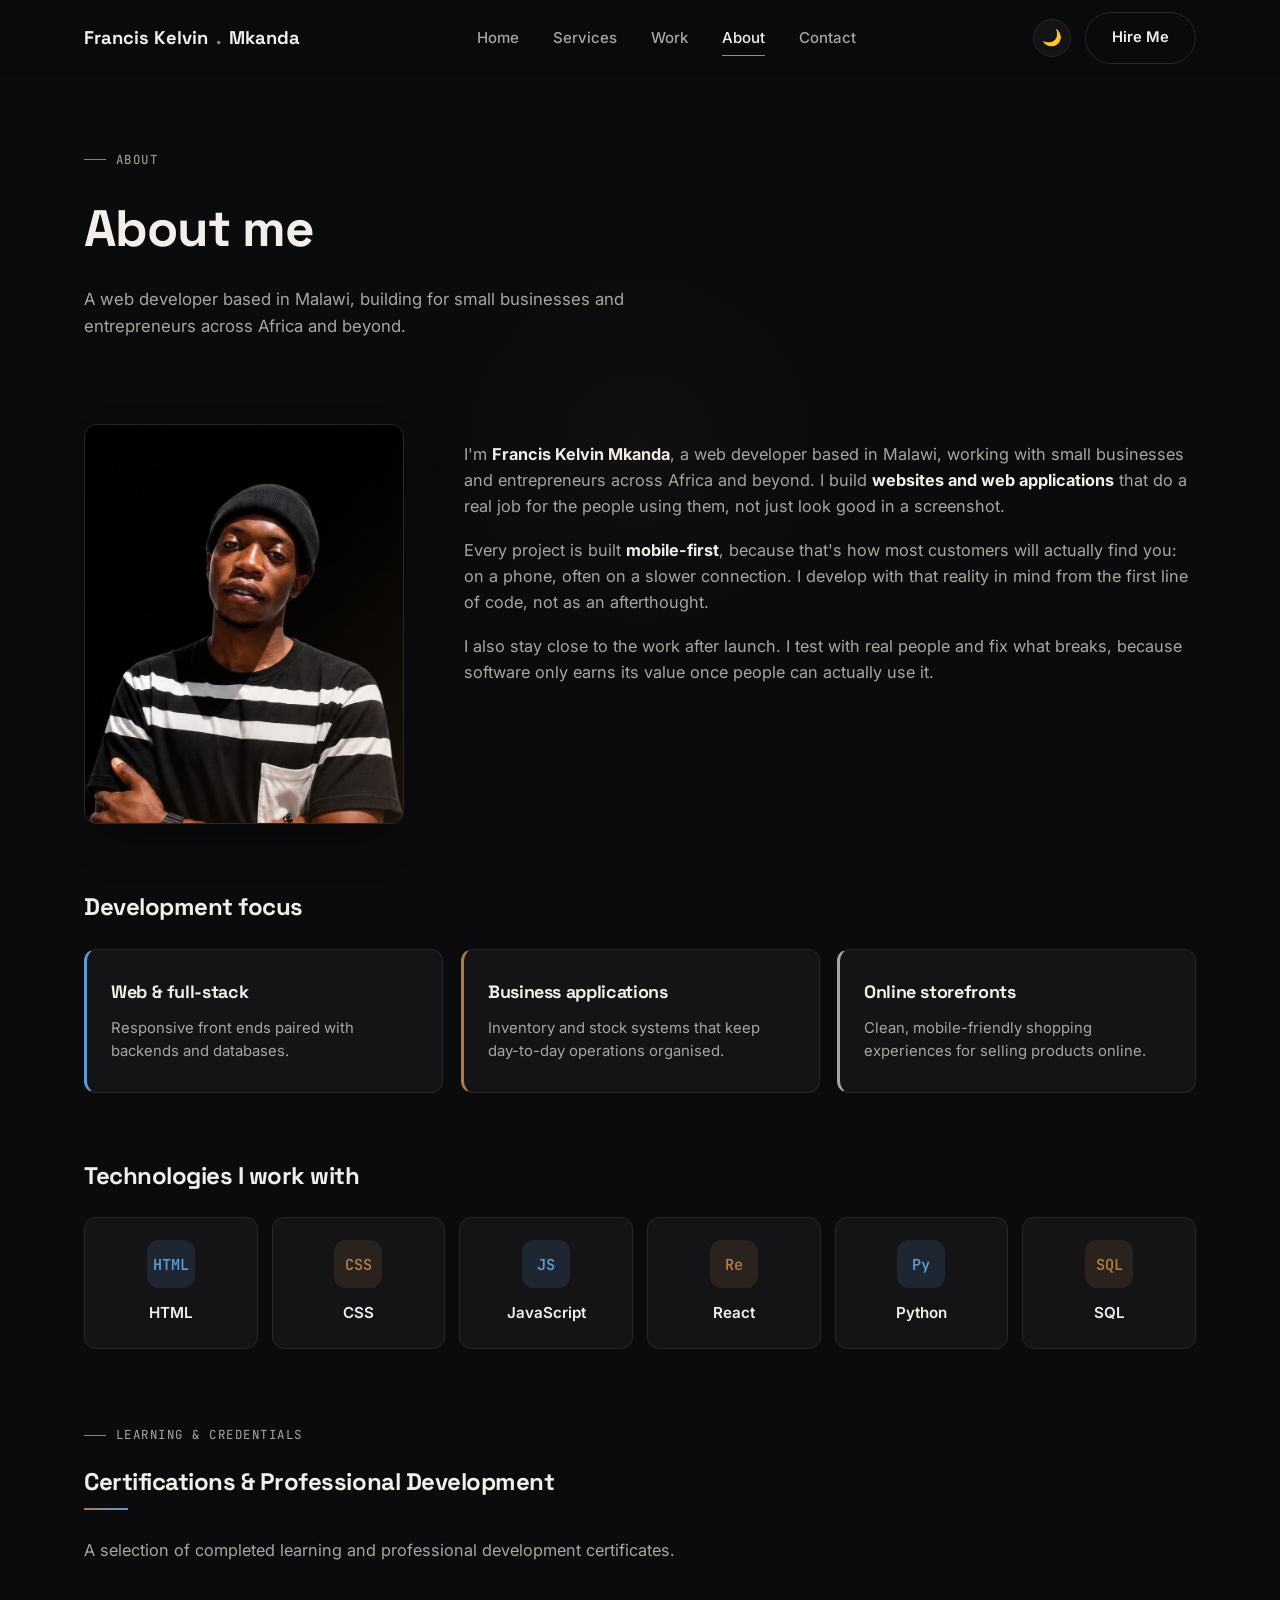
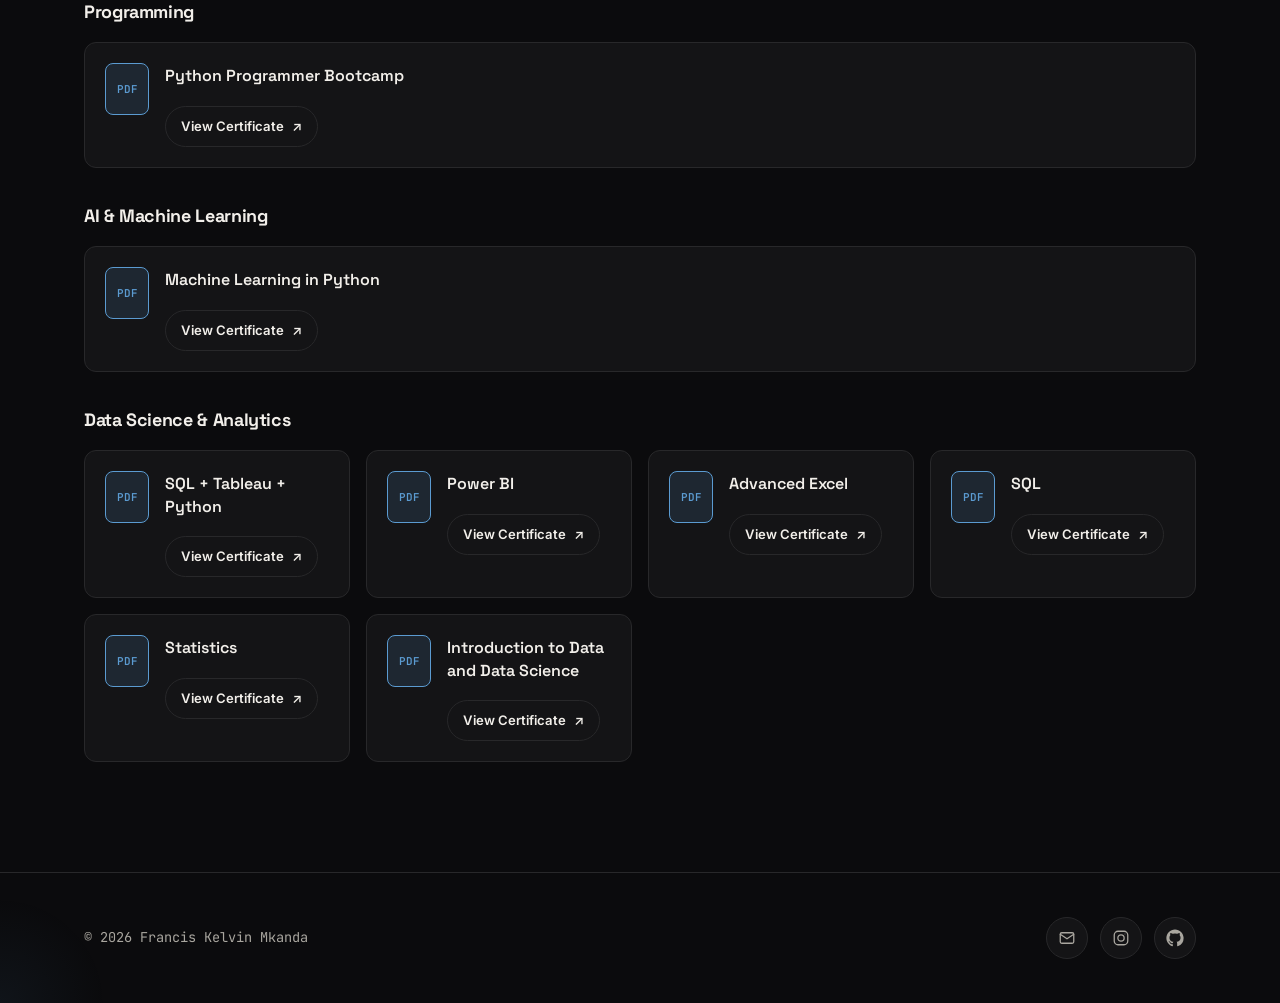
==== about.html @ c3e028d7 "Keep certifications section alongside existing About sections" ====
<!DOCTYPE html>
<html lang="en" data-theme="dark">
<head>
<meta charset="UTF-8">
<meta name="viewport" content="width=device-width, initial-scale=1.0">
<title>About — Francis Kelvin Mkanda</title>
<meta name="description" content="About Francis Kelvin Mkanda, a web developer based in Malawi.">
<link rel="preconnect" href="https://fonts.googleapis.com">
<link rel="preconnect" href="https://fonts.gstatic.com" crossorigin>
<link href="https://fonts.googleapis.com/css2?family=Space+Grotesk:wght@400;500;600;700&family=Inter:wght@400;500;600&family=JetBrains+Mono:wght@400;500&display=swap" rel="stylesheet">
<link rel="stylesheet" href="css/style.css">
</head>
<body>
<a class="skip-link" href="#main">Skip to content</a>
<header id="site-header">
  <nav class="wrap" aria-label="Main">
    <a href="index.html" class="logo">Francis Kelvin<span class="dot">.</span>Mkanda</a>
    <div class="nav-links" id="navLinks">
      <a href="index.html" class="nav-link">Home</a>
      <a href="services.html" class="nav-link">Services</a>
      <a href="work.html" class="nav-link">Work</a>
      <a href="about.html" class="nav-link" aria-current="page">About</a>
      <a href="contact.html" class="nav-link">Contact</a>
      </div>
    <div class="nav-right">
      <button class="theme-toggle" id="themeToggle" aria-label="Toggle dark/light mode">🌙</button>
      <a href="contact.html" class="btn btn-outline">Hire Me</a>
      <button class="hamburger" id="hamburger" aria-label="Open menu" aria-expanded="false" aria-controls="navLinks">
        <span class="bar"></span><span class="bar"></span><span class="bar"></span>
      </button>
    </div>
  </nav>
</header>

<main id="main">
<section class="page-head">
  <div class="wrap">
    <div class="section-head reveal">
      <div class="eyebrow">about</div>
      <h1>About me</h1>
      <p>A web developer based in Malawi, building for small businesses and entrepreneurs across Africa and beyond.</p>
    </div>
  </div>
</section>
<section class="page-body"><div class="wrap">
  <div class="about-grid">
    <div class="reveal"><div class="about-photo"><img src="assets/profile.jpg" width="768" height="1376" alt="Francis Kelvin Mkanda" loading="lazy"></div></div>
    <div class="about-text reveal">
      <p>I'm <strong>Francis Kelvin Mkanda</strong>, a web developer based in Malawi, working with small businesses and entrepreneurs across Africa and beyond. I build <strong>websites and web applications</strong> that do a real job for the people using them, not just look good in a screenshot.</p>
      <p>Every project is built <strong>mobile-first</strong>, because that's how most customers will actually find you: on a phone, often on a slower connection. I develop with that reality in mind from the first line of code, not as an afterthought.</p>
      <p>I also stay close to the work after launch. I test with real people and fix what breaks, because software only earns its value once people can actually use it.</p>
    </div>
  </div>

  <div class="about-block">
    <h2 class="reveal">Development focus</h2>
    <div class="focus-grid">
      <div class="service-card card-blue reveal"><h3>Web &amp; full-stack</h3><p>Responsive front ends paired with backends and databases.</p></div>
      <div class="service-card card-brown reveal"><h3>Business applications</h3><p>Inventory and stock systems that keep day-to-day operations organised.</p></div>
      <div class="service-card card-neutral reveal"><h3>Online storefronts</h3><p>Clean, mobile-friendly shopping experiences for selling products online.</p></div>
    </div>
  </div>

  <div class="about-block">
    <h2 class="reveal">Technologies I work with</h2>
    <div class="tech-grid"><div class="tech-item reveal"><div class="abbr" aria-hidden="true">HTML</div><span class="name">HTML</span></div><div class="tech-item reveal"><div class="abbr" aria-hidden="true">CSS</div><span class="name">CSS</span></div><div class="tech-item reveal"><div class="abbr" aria-hidden="true">JS</div><span class="name">JavaScript</span></div><div class="tech-item reveal"><div class="abbr" aria-hidden="true">Re</div><span class="name">React</span></div><div class="tech-item reveal"><div class="abbr" aria-hidden="true">Py</div><span class="name">Python</span></div><div class="tech-item reveal"><div class="abbr" aria-hidden="true">SQL</div><span class="name">SQL</span></div></div>
  </div>

  <div class="about-block certifications-block" id="certifications">
    <div class="section-head compact-head reveal">
      <div class="eyebrow">learning &amp; credentials</div>
      <h2>Certifications &amp; Professional Development</h2>
      <p>A selection of completed learning and professional development certificates.</p>
    </div>

    <div class="certificate-group">
      <h3 class="certificate-group-title reveal">Programming</h3>
      <div class="certificate-grid">
        <article class="certificate-card reveal">
          <div class="certificate-mark" aria-hidden="true">PDF</div>
          <div class="certificate-card-content">
            <h4>Python Programmer Bootcamp</h4>
            <a class="btn btn-outline certificate-button" href="certificates/python-programmer-bootcamp.pdf" target="_blank" rel="noopener noreferrer">View Certificate <span aria-hidden="true">↗</span></a>
          </div>
        </article>
      </div>
    </div>

    <div class="certificate-group">
      <h3 class="certificate-group-title reveal">AI &amp; Machine Learning</h3>
      <div class="certificate-grid">
        <article class="certificate-card reveal">
          <div class="certificate-mark" aria-hidden="true">PDF</div>
          <div class="certificate-card-content">
            <h4>Machine Learning in Python</h4>
            <a class="btn btn-outline certificate-button" href="certificates/machine-learning-in-python.pdf" target="_blank" rel="noopener noreferrer">View Certificate <span aria-hidden="true">↗</span></a>
          </div>
        </article>
      </div>
    </div>

    <div class="certificate-group">
      <h3 class="certificate-group-title reveal">Data Science &amp; Analytics</h3>
      <div class="certificate-grid">
        <article class="certificate-card reveal">
          <div class="certificate-mark" aria-hidden="true">PDF</div>
          <div class="certificate-card-content">
            <h4>SQL + Tableau + Python</h4>
            <a class="btn btn-outline certificate-button" href="certificates/sql-tableau-python.pdf" target="_blank" rel="noopener noreferrer">View Certificate <span aria-hidden="true">↗</span></a>
          </div>
        </article>
        <article class="certificate-card reveal">
          <div class="certificate-mark" aria-hidden="true">PDF</div>
          <div class="certificate-card-content">
            <h4>Power BI</h4>
            <a class="btn btn-outline certificate-button" href="certificates/power-bi.pdf" target="_blank" rel="noopener noreferrer">View Certificate <span aria-hidden="true">↗</span></a>
          </div>
        </article>
        <article class="certificate-card reveal">
          <div class="certificate-mark" aria-hidden="true">PDF</div>
          <div class="certificate-card-content">
            <h4>Advanced Excel</h4>
            <a class="btn btn-outline certificate-button" href="certificates/advanced-excel.pdf" target="_blank" rel="noopener noreferrer">View Certificate <span aria-hidden="true">↗</span></a>
          </div>
        </article>
        <article class="certificate-card reveal">
          <div class="certificate-mark" aria-hidden="true">PDF</div>
          <div class="certificate-card-content">
            <h4>SQL</h4>
            <a class="btn btn-outline certificate-button" href="certificates/sql.pdf" target="_blank" rel="noopener noreferrer">View Certificate <span aria-hidden="true">↗</span></a>
          </div>
        </article>
        <article class="certificate-card reveal">
          <div class="certificate-mark" aria-hidden="true">PDF</div>
          <div class="certificate-card-content">
            <h4>Statistics</h4>
            <a class="btn btn-outline certificate-button" href="certificates/statistics.pdf" target="_blank" rel="noopener noreferrer">View Certificate <span aria-hidden="true">↗</span></a>
          </div>
        </article>
        <article class="certificate-card reveal">
          <div class="certificate-mark" aria-hidden="true">PDF</div>
          <div class="certificate-card-content">
            <h4>Introduction to Data and Data Science</h4>
            <a class="btn btn-outline certificate-button" href="certificates/introduction-to-data-and-data-science.pdf" target="_blank" rel="noopener noreferrer">View Certificate <span aria-hidden="true">↗</span></a>
          </div>
        </article>
      </div>
    </div>
  </div>

  </div>
</div></section>
</main>

<footer>
  <div class="wrap footer-inner">
    <div class="copyright">© 2026 Francis Kelvin Mkanda</div>
    <div class="social-row">
      <a href="mailto:kelvinmkanda01@gmail.com" title="Email" aria-label="Email Francis"><svg viewBox="0 0 24 24" fill="none" stroke="currentColor" stroke-width="1.7" stroke-linecap="round" stroke-linejoin="round"><rect x="3" y="5" width="18" height="14" rx="2"/><path d="M3 7l9 6 9-6"/></svg><span class="sr-only">Email</span></a>
      <a href="https://instagram.com/kelvinnaive" target="_blank" rel="noopener" title="Instagram" aria-label="Instagram: kelvinnaive"><svg viewBox="0 0 24 24" fill="none" stroke="currentColor" stroke-width="1.7" stroke-linecap="round" stroke-linejoin="round"><rect x="3" y="3" width="18" height="18" rx="5"/><circle cx="12" cy="12" r="4.2"/><circle cx="17.3" cy="6.7" r="0.6" fill="currentColor" stroke="none"/></svg><span class="sr-only">Instagram</span></a>
      <a href="https://github.com/kelvinnaive01" target="_blank" rel="noopener" title="GitHub" style="--icon-accent:var(--accent-blue);--icon-accent-soft:var(--accent-blue-soft);" aria-label="GitHub: kelvinnaive01"><svg viewBox="0 0 24 24" fill="currentColor"><path d="M12 .5C5.73.5.5 5.73.5 12c0 5.09 3.29 9.4 7.86 10.93.57.1.78-.25.78-.55v-2.2c-3.2.7-3.87-1.36-3.87-1.36-.52-1.32-1.28-1.67-1.28-1.67-1.04-.71.08-.7.08-.7 1.15.08 1.76 1.18 1.76 1.18 1.02 1.75 2.68 1.24 3.34.95.1-.74.4-1.24.72-1.53-2.56-.29-5.26-1.28-5.26-5.7 0-1.26.45-2.29 1.18-3.1-.12-.29-.51-1.46.11-3.04 0 0 .97-.31 3.18 1.18a11 11 0 015.8 0c2.2-1.49 3.17-1.18 3.17-1.18.63 1.58.24 2.75.12 3.04.74.81 1.18 1.84 1.18 3.1 0 4.43-2.7 5.4-5.28 5.68.42.36.78 1.07.78 2.16v3.2c0 .3.2.66.79.55A11.5 11.5 0 0023.5 12c0-6.27-5.23-11.5-11.5-11.5z"/></svg><span class="sr-only">GitHub</span></a>
    </div>
  </div>
</footer>

<script src="js/main.js"></script>
</body>
</html>
---- css/style.css ----
:root{
    --bg:#0B0B0D;
    --bg-elev:#141416;
    --bg-elev-2:#1B1B1E;
    --text:#F2EFEA;
    --text-muted:#A9A69F;
    --accent-brown:#B07A47;
    --accent-brown-soft:rgba(176,122,71,.14);
    --accent-blue:#5B9BD1;
    --accent-blue-soft:rgba(91,155,209,.14);
    --border:#28282A;
    --radius:12px;
    --shadow:0 20px 40px -20px rgba(0,0,0,.6);
    --maxw:1160px;
  }
  html[data-theme="light"]{
    --bg:#F7F5F0;
    --bg-elev:#FFFFFF;
    --bg-elev-2:#EFEBE3;
    --text:#17160F;
    --text-muted:#615D53;
    --accent-brown:#8B5A2E;
    --accent-brown-soft:rgba(139,90,46,.10);
    --accent-blue:#2E6A9E;
    --accent-blue-soft:rgba(46,106,158,.10);
    --border:#E1DCD1;
    --shadow:0 20px 40px -24px rgba(0,0,0,.18);
  }
  *{box-sizing:border-box;}
  html{scroll-behavior:smooth;}
  @media (prefers-reduced-motion: reduce){
    html{scroll-behavior:auto;}
    *{animation-duration:.001ms !important; animation-iteration-count:1 !important; transition-duration:.001ms !important;}
  }
  body{
    margin:0;
    background:var(--bg);
    color:var(--text);
    font-family:'Inter',system-ui,sans-serif;
    line-height:1.6;
    transition:background .35s ease, color .35s ease;
    -webkit-font-smoothing:antialiased;
  }
  h1,h2,h3,.display{
    font-family:'Space Grotesk',system-ui,sans-serif;
    margin:0;
    letter-spacing:-.02em;
  }
  .mono{
    font-family:'JetBrains Mono',monospace;
    letter-spacing:.02em;
  }
  a{color:inherit;text-decoration:none;}
  img{max-width:100%;display:block;}
  ::selection{background:var(--accent-brown);color:#fff;}
  :focus-visible{outline:2px solid var(--accent-blue);outline-offset:3px;}

  .wrap{max-width:var(--maxw);margin:0 auto;padding:0 24px;}
  section{padding:100px 0;}
  @media (max-width:768px){section{padding:80px 0;}}
  .sr-only{
    position:absolute;width:1px;height:1px;padding:0;margin:-1px;
    overflow:hidden;clip:rect(0,0,0,0);white-space:nowrap;border:0;
  }

  .eyebrow{
    font-family:'JetBrains Mono',monospace;
    font-size:.78rem;
    letter-spacing:.12em;
    text-transform:uppercase;
    color:var(--text-muted);
    display:flex;align-items:center;gap:10px;
    margin-bottom:18px;
  }
  .eyebrow::before{
    content:'';
    width:22px;height:1px;
    background:var(--accent-brown);
    display:inline-block;
  }

  /* NAV */
  header{
    position:fixed;top:0;left:0;right:0;z-index:100;
    background:color-mix(in srgb, var(--bg) 78%, transparent);
    backdrop-filter:blur(10px);
    border-bottom:1px solid transparent;
    transition:border-color .3s ease, background .3s ease;
  }
  header.scrolled{border-bottom-color:var(--border);}
  nav.wrap{
    display:flex;align-items:center;justify-content:space-between;
    height:76px;
  }
  .logo{
    font-family:'Space Grotesk',sans-serif;
    font-weight:700;font-size:1.15rem;
    display:flex;align-items:center;gap:8px;
  }
  .logo .dot{color:var(--accent-brown);}
  .nav-links{
    display:flex;align-items:center;gap:34px;
    font-size:.94rem;font-weight:500;
  }
  .nav-links a{
    position:relative;color:var(--text-muted);
    transition:color .2s ease;
  }
  .nav-links a:hover, .nav-links a.active{color:var(--text);}
  .nav-links a::after{
    content:'';position:absolute;left:0;bottom:-6px;
    width:0;height:1.5px;background:var(--accent-blue);
    transition:width .25s ease;
  }
  .nav-links a:hover::after, .nav-links a.active::after{width:100%;}
  .nav-right{display:flex;align-items:center;gap:14px;}
  .theme-toggle{
    width:38px;height:38px;border-radius:50%;
    border:1px solid var(--border);background:var(--bg-elev);
    display:flex;align-items:center;justify-content:center;
    cursor:pointer;color:var(--text);font-size:1rem;
    transition:transform .2s ease, background .2s ease;
  }
  .theme-toggle:hover{transform:rotate(20deg);}
  .btn{
    display:inline-flex;align-items:center;gap:8px;
    padding:13px 26px;border-radius:999px;
    font-weight:600;font-size:.92rem;cursor:pointer;
    border:1px solid transparent;transition:all .25s ease;
    white-space:nowrap;
  }
  .btn-primary{background:var(--text);color:var(--bg);}
  .btn-primary:hover{background:var(--accent-brown);color:#fff;transform:translateY(-2px);}
  .btn-outline{border-color:var(--border);color:var(--text);}
  .btn-outline:hover{border-color:var(--accent-blue);color:var(--accent-blue);transform:translateY(-2px);}
  .hamburger{
    display:none;position:relative;width:38px;height:38px;padding:0;
    background:var(--bg-elev);border:1px solid var(--border);border-radius:50%;
    cursor:pointer;transition:border-color .2s ease;
  }
  .hamburger:hover{border-color:var(--accent-blue);}
  .hamburger .bar{
    position:absolute;left:11px;width:16px;height:1.6px;border-radius:2px;
    background:var(--text);transition:transform .3s ease, opacity .2s ease, top .3s ease;
  }
  .hamburger .bar:nth-child(1){top:14px;}
  .hamburger .bar:nth-child(2){top:18.2px;}
  .hamburger .bar:nth-child(3){top:22.4px;}
  .hamburger.open .bar:nth-child(1){top:18.2px;transform:rotate(45deg);}
  .hamburger.open .bar:nth-child(2){opacity:0;}
  .hamburger.open .bar:nth-child(3){top:18.2px;transform:rotate(-45deg);}

  @media (max-width:860px){
    .nav-links{
      position:fixed;top:76px;left:0;right:0;
      background:var(--bg-elev);border-bottom:1px solid var(--border);
      flex-direction:column;align-items:flex-start;padding:24px;gap:6px;
      transform:translateY(-12px);opacity:0;transition:all .28s ease;
      pointer-events:none;box-shadow:var(--shadow);z-index:99;
    }
    .nav-links.open{transform:translateY(0);opacity:1;pointer-events:auto;}
    .nav-links a{width:100%;padding:12px 4px;font-size:1.02rem;}
    .nav-right .btn-outline{display:none;}
    .hamburger{display:flex;align-items:center;justify-content:center;}
  }


  /* PORTRAIT / PERSONAL BRAND MOTION */
  .hero-inner{
    max-width:1160px;
    width:100%;
    display:grid;
    grid-template-columns:minmax(0, 1.15fr) minmax(300px, .65fr);
    gap:56px;
    align-items:center;
  }
  .hero-copy{position:relative;z-index:2;}
  .hero-portrait-wrap{
    position:relative;
    display:flex;
    justify-content:center;
    align-items:center;
    min-height:500px;
    opacity:0;
    animation:portraitIn 1s cubic-bezier(.2,.8,.2,1) .35s forwards;
  }
  .hero-portrait-glow{
    position:absolute;
    width:82%;
    aspect-ratio:1;
    border-radius:50%;
    background:radial-gradient(circle, var(--accent-brown-soft) 0%, transparent 68%);
    filter:blur(10px);
    animation:portraitGlow 5s ease-in-out infinite;
  }
  .hero-portrait{
    position:relative;
    width:min(390px, 90%);
    aspect-ratio:1;
    object-fit:cover;
    object-position:center 38%;
    border-radius:28px;
    border:1px solid var(--border);
    box-shadow:0 35px 80px -35px rgba(0,0,0,.85);
    transform:rotate(2deg);
    transition:transform .6s cubic-bezier(.2,.8,.2,1), box-shadow .4s ease;
  }
  .hero-portrait:hover{
    transform:rotate(0deg) translateY(-8px) scale(1.015);
    box-shadow:0 45px 90px -35px rgba(0,0,0,.9);
  }
  .portrait-orbit{
    position:absolute;
    width:calc(min(390px, 90%) + 34px);
    aspect-ratio:1;
    border:1px solid var(--accent-brown);
    border-radius:32px;
    opacity:.3;
    transform:rotate(-8deg);
    animation:orbitFloat 8s ease-in-out infinite;
    pointer-events:none;
  }
  .portrait-badge{
    position:absolute;
    bottom:20px;
    left:5%;
    padding:10px 14px;
    border:1px solid var(--border);
    border-radius:999px;
    background:color-mix(in srgb, var(--bg-elev) 82%, transparent);
    backdrop-filter:blur(12px);
    font:500 .72rem 'JetBrains Mono',monospace;
    color:var(--text-muted);
    box-shadow:var(--shadow);
    animation:badgeFloat 4s ease-in-out infinite;
  }
  @keyframes portraitIn{
    from{opacity:0;transform:translate3d(70px,20px,0) rotate(8deg) scale(.92);}
    to{opacity:1;transform:translate3d(0,0,0) rotate(0) scale(1);}
  }
  @keyframes portraitGlow{
    0%,100%{transform:scale(.92);opacity:.65;}
    50%{transform:scale(1.08);opacity:1;}
  }
  @keyframes orbitFloat{
    0%,100%{transform:rotate(-8deg) translate(0,0);}
    50%{transform:rotate(-3deg) translate(5px,-7px);}
  }
  @keyframes badgeFloat{
    0%,100%{transform:translateY(0);}
    50%{transform:translateY(-6px);}
  }

  .about-photo{
    position:relative;
    overflow:hidden;
    aspect-ratio:1;
    border-radius:var(--radius);
    border:1px solid var(--border);
    box-shadow:var(--shadow);
    background:var(--bg-elev-2);
  }
  .about-photo img{
    width:100%;
    height:100%;
    object-fit:cover;
    object-position:center 38%;
    display:block;
    transition:transform .8s cubic-bezier(.2,.8,.2,1);
  }
  .about-photo:hover img{transform:scale(1.045);}
  .about-photo::after{
    content:"";
    position:absolute;inset:0;
    background:linear-gradient(135deg, transparent 45%, rgba(176,122,71,.14));
    pointer-events:none;
  }
  @media (max-width:900px){
    .hero-inner{grid-template-columns:1fr;gap:28px;}
    .hero-portrait-wrap{min-height:360px;order:-1;}
    .hero-copy{order:1;}
    .hero-portrait{width:min(340px,82vw);}
    .portrait-orbit{width:min(374px,88vw);}
    .portrait-badge{left:calc(50% - 155px);}
  }
  @media (max-width:560px){
    .hero-portrait-wrap{min-height:300px;}
    .hero-portrait{width:min(285px,82vw);border-radius:22px;}
    .portrait-orbit{width:min(310px,90vw);border-radius:25px;}
    .portrait-badge{left:8%;bottom:8px;font-size:.65rem;}
  }

  /* HERO */
  .hero{
    min-height:100vh;
    display:flex;align-items:center;
    position:relative;overflow:hidden;
    padding-top:76px;
  }
  .hero-grid-bg{
    position:absolute;inset:0;z-index:0;
    background-image:
      linear-gradient(var(--border) 1px, transparent 1px),
      linear-gradient(90deg, var(--border) 1px, transparent 1px);
    background-size:64px 64px;
    mask-image:radial-gradient(ellipse 70% 60% at 60% 40%, black 20%, transparent 75%);
    opacity:.55;
    animation:drift 40s linear infinite;
  }
  @keyframes drift{
    0%{background-position:0 0, 0 0;}
    100%{background-position:64px 64px, -64px 64px;}
  }
  .hero-inner{position:relative;z-index:1;max-width:var(--maxw);}
  .hero .eyebrow{opacity:0;animation:rise .7s ease .1s forwards;}
  .hero h1{
    font-size:clamp(2.4rem, 6vw, 4.4rem);
    font-weight:700;line-height:1.05;
    opacity:0;animation:rise .7s ease .22s forwards;
  }
  .role-line{
    font-size:clamp(1.2rem, 2.6vw, 1.7rem);
    font-weight:500;margin-top:18px;
    height:1.4em;display:flex;align-items:center;
    opacity:0;animation:rise .7s ease .34s forwards;
  }
  .role-word{transition:color .4s ease;}
  .role-word.brown{color:var(--accent-brown);}
  .role-word.blue{color:var(--accent-blue);}
  .role-word.plain{color:var(--text);}
  .cursor-bar{
    display:inline-block;width:2px;height:1em;background:currentColor;
    margin-left:4px;animation:blink 1s step-end infinite;
  }
  @keyframes blink{50%{opacity:0;}}
  .hero p.lead{
    margin-top:26px;font-size:1.08rem;color:var(--text-muted);max-width:600px;
    opacity:0;animation:rise .7s ease .46s forwards;
  }
  .hero-ctas{margin-top:38px;display:flex;gap:16px;flex-wrap:wrap;
    opacity:0;animation:rise .7s ease .58s forwards;}
  @keyframes rise{from{opacity:0;transform:translateY(14px);}to{opacity:1;transform:translateY(0);}}
  /* SECTION HEADS */
  .section-head{max-width:640px;margin-bottom:56px;}
  .section-head h2{font-size:clamp(1.8rem, 3.4vw, 2.6rem);}
  .section-head p{color:var(--text-muted);margin-top:14px;font-size:1.02rem;}

  /* SERVICES */
  .services-grid{
    display:grid;grid-template-columns:repeat(auto-fit, minmax(220px, 1fr));gap:20px;
  }
  @media (max-width:560px){.services-grid{grid-template-columns:1fr;}}
  .service-card{
    background:var(--bg-elev);border:1px solid var(--border);
    border-left:3px solid var(--card-accent, var(--border));
    border-radius:var(--radius);padding:28px 24px;
    transition:transform .3s ease, box-shadow .3s ease;
    position:relative;
  }
  .service-card:hover{transform:translateY(-6px);box-shadow:var(--shadow);}
  .service-card .icon{font-size:1.6rem;margin-bottom:16px;display:block;}
  .service-card h3{font-size:1.12rem;margin-bottom:10px;}
  .service-card p{color:var(--text-muted);font-size:.93rem;margin:0;}
  .card-brown{--card-accent:var(--accent-brown);}
  .card-blue{--card-accent:var(--accent-blue);}
  .card-neutral{--card-accent:var(--text-muted);}

  /* ABOUT */
  .about-grid{display:grid;grid-template-columns:320px 1fr;gap:60px;align-items:start;}
  @media (max-width:760px){.about-grid{grid-template-columns:1fr;}}
  .about-text p{color:var(--text-muted);margin-bottom:18px;}
  .about-text strong{color:var(--text);}
  .skill-tags{display:flex;flex-wrap:wrap;gap:10px;margin-top:24px;}
  .skill-tags span{
    font-family:'JetBrains Mono',monospace;font-size:.75rem;
    border:1px solid var(--border);padding:7px 14px;border-radius:999px;
    color:var(--text-muted);
  }

  /* CONTACT */
  .contact-grid{display:grid;grid-template-columns:.9fr 1.1fr;gap:60px;}
  @media (max-width:800px){.contact-grid{grid-template-columns:1fr;}}
  .contact-list{list-style:none;padding:0;margin:0 0 28px 0;}
  .contact-list li{
    display:flex;align-items:center;gap:14px;padding:14px 0;
    border-bottom:1px solid var(--border);font-size:.98rem;
  }
  .contact-list li .k{width:26px;display:flex;color:var(--text-muted);flex-shrink:0;}
  .contact-list li .k svg{width:18px;height:18px;}
  .contact-list li a{transition:color .2s ease;}
  .contact-list li a:hover{color:var(--accent-blue);}
  form.contact-form{display:flex;flex-direction:column;gap:16px;}
  .field label{
    display:block;font-size:.8rem;font-family:'JetBrains Mono',monospace;
    color:var(--text-muted);margin-bottom:7px;
  }
  .field input, .field textarea{
    width:100%;padding:13px 14px;border-radius:8px;
    border:1px solid var(--border);background:var(--bg-elev);color:var(--text);
    font-family:'Inter',sans-serif;font-size:.95rem;resize:vertical;
    transition:border-color .2s ease;
  }
  .field input:focus, .field textarea:focus{border-color:var(--accent-blue);outline:none;}
  .form-msg{font-size:.88rem;color:var(--accent-blue);min-height:1.2em;}

  /* FOOTER */
  footer{border-top:1px solid var(--border);padding:44px 0;}
  .footer-inner{
    display:flex;justify-content:space-between;align-items:center;flex-wrap:wrap;gap:20px;
  }
  .social-row{display:flex;gap:12px;}
  .social-row a{
    width:42px;height:42px;border-radius:50%;border:1px solid var(--border);
    background:var(--bg-elev);color:var(--text-muted);
    display:flex;align-items:center;justify-content:center;
    transition:transform .25s ease, background .25s ease, border-color .25s ease, color .25s ease, box-shadow .25s ease;
  }
  .social-row a svg{width:18px;height:18px;display:block;}
  .social-row a:hover, .social-row a:focus-visible{
    border-color:var(--icon-accent, var(--accent-brown));
    color:var(--icon-accent, var(--accent-brown));
    background:var(--icon-accent-soft, var(--accent-brown-soft));
    transform:translateY(-3px) scale(1.06);
    box-shadow:var(--shadow);
  }
  footer .copyright{font-size:.85rem;color:var(--text-muted);font-family:'JetBrains Mono',monospace;}

  .reveal{opacity:0;transform:translateY(24px);transition:opacity .7s ease, transform .7s ease;}
  .reveal.in{opacity:1;transform:translateY(0);}

  /* PREMIUM MOTION DESIGN */
  :root{
    --motion-ease:cubic-bezier(.16,1,.3,1);
    --motion-spring:cubic-bezier(.22,1,.36,1);
  }
  body::before{
    content:"";position:fixed;inset:0;pointer-events:none;z-index:999;
    background:radial-gradient(circle at var(--mx,50%) var(--my,50%),var(--accent-brown-soft),transparent 28%);
    opacity:.28;transition:opacity .4s ease;
  }
  .hero::before,.hero::after{
    content:"";position:absolute;border-radius:50%;pointer-events:none;filter:blur(1px);
    will-change:transform;
  }
  .hero::before{
    width:420px;height:420px;right:-120px;top:12%;
    background:radial-gradient(circle,var(--accent-blue-soft),transparent 68%);
    animation:orbFloat 10s ease-in-out infinite;
  }
  .hero::after{
    width:280px;height:280px;left:-110px;bottom:8%;
    background:radial-gradient(circle,var(--accent-brown-soft),transparent 68%);
    animation:orbFloat 13s ease-in-out infinite reverse;
  }
  @keyframes orbFloat{
    0%,100%{transform:translate3d(0,0,0) scale(1)}
    50%{transform:translate3d(22px,-28px,0) scale(1.08)}
  }
  .hero-grid-bg{will-change:background-position;opacity:.38;animation:drift 28s linear infinite, gridPulse 5s ease-in-out infinite;}
  @keyframes gridPulse{0%,100%{opacity:.28}50%{opacity:.52}}
  .hero-inner{will-change:transform}
  .hero h1{
    background:linear-gradient(110deg,var(--text) 15%,var(--text) 42%,var(--accent-blue) 58%,var(--accent-brown) 76%,var(--text) 92%);
    background-size:240% auto;-webkit-background-clip:text;background-clip:text;color:transparent;
    animation:rise .9s var(--motion-ease) .22s forwards, textShimmer 9s linear 1.2s infinite;
  }
  @keyframes textShimmer{to{background-position:240% center}}
  .hero-ctas .btn{position:relative;overflow:hidden;will-change:transform}
  .hero-ctas .btn::before{
    content:"";position:absolute;inset:-2px;
    background:linear-gradient(100deg,transparent 30%,rgba(255,255,255,.28),transparent 70%);
    transform:translateX(-120%);transition:transform .65s var(--motion-ease);
  }
  .hero-ctas .btn:hover::before{transform:translateX(120%)}
  .btn{will-change:transform}
  .service-card,.p-card{will-change:transform;transform-style:preserve-3d;}
  .service-card::before,.p-card::before{
    content:"";position:absolute;inset:0;border-radius:inherit;pointer-events:none;
    background:linear-gradient(120deg,transparent 20%,rgba(255,255,255,.07),transparent 55%);
    transform:translateX(-130%);transition:transform .8s var(--motion-ease);
  }
  .service-card{overflow:hidden}
  .service-card:hover::before,.p-card:hover::before{transform:translateX(130%)}
  .service-card .icon{transition:transform .45s var(--motion-spring);transform-origin:center}
  .service-card:hover .icon{transform:translateY(-5px) rotate(-7deg) scale(1.15)}
  .p-card{transition:transform .5s var(--motion-spring),box-shadow .5s var(--motion-spring),border-color .3s ease}
  .p-card:hover{border-color:color-mix(in srgb,var(--accent-blue) 55%,var(--border))}
  .section-head h2{position:relative;display:inline-block}
  .section-head h2::after{
    content:"";position:absolute;left:0;bottom:-9px;width:44px;height:2px;
    background:linear-gradient(90deg,var(--accent-brown),var(--accent-blue));
    transform:scaleX(0);transform-origin:left;transition:transform .8s var(--motion-ease);
  }
  .section-head.reveal.in h2::after{transform:scaleX(1)}
  .reveal{
    opacity:0;transform:translate3d(0,34px,0) scale(.985);
    transition:opacity .85s var(--motion-ease),transform .85s var(--motion-ease);
  }
  .reveal.in{opacity:1;transform:translate3d(0,0,0) scale(1)}
  .services-grid .reveal:nth-child(1),.portfolio-grid .reveal:nth-child(1){transition-delay:.04s}
  .services-grid .reveal:nth-child(2),.portfolio-grid .reveal:nth-child(2){transition-delay:.10s}
  .services-grid .reveal:nth-child(3),.portfolio-grid .reveal:nth-child(3){transition-delay:.16s}
  .services-grid .reveal:nth-child(4),.portfolio-grid .reveal:nth-child(4){transition-delay:.22s}
  .skill-tags span{transition:transform .3s var(--motion-spring),border-color .3s ease,color .3s ease}
  .skill-tags span:hover{transform:translateY(-4px);border-color:var(--accent-blue);color:var(--text)}
  .social-row a{will-change:transform}
  .cursor-glow{
    position:fixed;width:220px;height:220px;border-radius:50%;pointer-events:none;z-index:998;
    background:radial-gradient(circle,var(--accent-blue-soft),transparent 68%);
    transform:translate(-50%,-50%);opacity:0;transition:opacity .3s ease;
  }
  body.motion-ready .cursor-glow{opacity:.45}
  .magnetic{transition:transform .25s var(--motion-spring)}
  @media (hover:none){
    .cursor-glow{display:none}
  }
  @media (prefers-reduced-motion: reduce){
    body::before,.hero::before,.hero::after,.hero-grid-bg,.hero h1{animation:none!important}
    .cursor-glow{display:none}
    .reveal{opacity:1;transform:none;transition:none}
  }

  /* ---------- Multi-page additions ---------- */
  html{scroll-behavior:auto;}
  .hero{min-height:100vh;min-height:100svh;}
  .hero-portrait{height:auto;aspect-ratio:4/5;object-position:center 10%;}
  .portrait-orbit{aspect-ratio:4/5;}
  .about-photo{aspect-ratio:4/5;}
  .about-photo img{object-position:center 10%;}
  .hero-portrait-wrap{min-height:520px;}
  @media (max-width:900px){
    .about-grid{grid-template-columns:1fr;gap:36px;}
    .about-photo{max-width:340px;}
    .hero-portrait-wrap{min-height:380px;}
  }
  @media (max-width:560px){.hero-portrait-wrap{min-height:330px;}}
  .nav-links a[aria-current="page"]{color:var(--text);}
  .nav-links a[aria-current="page"]::after{width:100%;}
  .skip-link{position:absolute;left:12px;top:-60px;background:var(--text);color:var(--bg);padding:10px 16px;border-radius:8px;z-index:500;font-weight:600;}
  .skip-link:focus{top:12px;}
  main{display:block;animation:pageIn .5s ease both;}
  @keyframes pageIn{from{opacity:0;transform:translateY(10px);}to{opacity:1;transform:none;}}

  .page-head{padding:150px 0 20px;position:relative;overflow:hidden;}
  .page-head .section-head{margin-bottom:0;}
  .page-head h1{font-size:clamp(2rem,4.6vw,3.2rem);position:relative;display:inline-block;}
  .page-head p{color:var(--text-muted);margin-top:16px;font-size:1.05rem;max-width:620px;}
  .page-body{padding:48px 0 110px;}
  @media (max-width:768px){.page-head{padding:120px 0 10px;}.page-body{padding:36px 0 80px;}}

  .tech-grid{display:grid;grid-template-columns:repeat(6,1fr);gap:14px;}
  @media (max-width:900px){.tech-grid{grid-template-columns:repeat(3,1fr);}}
  @media (max-width:480px){.tech-grid{grid-template-columns:repeat(2,1fr);}}
  .tech-item{
    background:var(--bg-elev);border:1px solid var(--border);border-radius:var(--radius);
    padding:22px 12px;text-align:center;
    transition:transform .35s var(--motion-spring),border-color .3s ease,box-shadow .3s ease,opacity .85s var(--motion-ease);
  }
  .tech-item:hover{transform:translateY(-5px);border-color:var(--accent-blue);box-shadow:var(--shadow);}
  .tech-item .abbr{
    display:flex;align-items:center;justify-content:center;
    width:48px;height:48px;margin:0 auto 12px;border-radius:12px;
    background:var(--accent-blue-soft);color:var(--accent-blue);
    font:600 .95rem 'JetBrains Mono',monospace;
  }
  .tech-item:nth-child(even) .abbr{background:var(--accent-brown-soft);color:var(--accent-brown);}
  .tech-item span.name{font-weight:600;font-size:.95rem;}

  .compact-head{margin-bottom:36px;}
  .alt-bg{background:var(--bg-elev);}
  .cta-band{text-align:center;}
  .cta-band .section-head{margin:0 auto 28px;}
  .cta-band .section-head h2{display:block;}
  .cta-band .section-head h2::after{left:50%;margin-left:-22px;}
  .cta-band .hero-ctas{justify-content:center;margin-top:0;opacity:1;animation:none;}
  .plain-ctas{opacity:1 !important;animation:none !important;}
  @media (prefers-reduced-motion: reduce){
    .hero .eyebrow,.hero h1,.role-line,.hero p.lead,.hero-ctas,.hero-portrait-wrap{opacity:1 !important;transform:none !important;}
    main{animation:none;}
  }

  /* Work page */
  .portfolio-grid{display:grid;grid-template-columns:repeat(2,1fr);gap:26px;}
  @media (max-width:760px){.portfolio-grid{grid-template-columns:1fr;}}
  .p-card{
    position:relative;background:var(--bg-elev);border:1px solid var(--border);border-radius:var(--radius);
    overflow:hidden;display:flex;flex-direction:column;
  }
  .p-card:hover{transform:translateY(-5px);box-shadow:var(--shadow);}
  .p-thumb{
    height:190px;display:flex;align-items:center;justify-content:center;
    font-family:'Space Grotesk',sans-serif;font-weight:700;font-size:1.9rem;color:#fff;
    letter-spacing:-.01em;position:relative;overflow:hidden;
  }
  .p-thumb::after{
    content:'';position:absolute;inset:0;
    background-image:linear-gradient(rgba(255,255,255,.07) 1px,transparent 1px),linear-gradient(90deg,rgba(255,255,255,.07) 1px,transparent 1px);
    background-size:32px 32px;
  }
  .p-thumb span{position:relative;z-index:1;}
  .p-thumb.has-img img{position:absolute;inset:0;width:100%;height:100%;object-fit:cover;}
  .p-thumb.has-img::after{display:none;}
  .p-thumb.has-img img + span{position:absolute;left:14px;bottom:10px;font-size:1rem;background:rgba(0,0,0,.55);padding:4px 10px;border-radius:6px;}
  .p-body{padding:24px;flex:1;display:flex;flex-direction:column;}
  .p-tag{
    font-family:'JetBrains Mono',monospace;font-size:.7rem;text-transform:uppercase;
    color:var(--tag-color,var(--accent-brown));margin-bottom:10px;letter-spacing:.07em;
  }
  .p-body h3{font-size:1.2rem;margin-bottom:10px;}
  .p-body p{color:var(--text-muted);font-size:.95rem;margin:0 0 20px 0;flex:1;}
  .p-links{display:flex;gap:10px;flex-wrap:wrap;}
  .p-links .btn{padding:11px 20px;font-size:.85rem;}
  .btn .arrow{transition:transform .25s ease;}
  .btn:hover .arrow{transform:translate(3px,-3px);}

  .about-text p{font-size:1.02rem;}
  .about-block{margin-top:64px;}
  .about-block h2{font-size:1.5rem;margin-bottom:22px;}
  .focus-grid{display:grid;grid-template-columns:repeat(auto-fit,minmax(240px,1fr));gap:18px;}
  .contact-grid{align-items:start;}
  .contact-list li{word-break:break-word;}


/* MOBILE HEADER REDESIGN */
@media (max-width: 860px) {
  #site-header {
    background: color-mix(in srgb, var(--bg) 94%, transparent);
    backdrop-filter: blur(18px);
    -webkit-backdrop-filter: blur(18px);
    border-bottom: 1px solid var(--border);
  }
  #site-header nav.wrap {
    height: 68px;
    padding-left: 18px;
    padding-right: 18px;
    gap: 12px;
  }
  #site-header .logo {
    min-width: 0;
    font-size: clamp(.88rem, 4vw, 1.02rem);
    letter-spacing: -.045em;
    gap: 5px;
    white-space: nowrap;
  }
  #site-header .nav-right { gap: 9px; flex-shrink: 0; }
  #site-header .theme-toggle,
  #site-header .hamburger {
    width: 40px;
    height: 40px;
    border-radius: 13px;
  }
  #site-header .theme-toggle { font-size: .95rem; background: var(--bg-elev); }
  #site-header .hamburger { background: var(--text); border-color: var(--text); }
  #site-header .hamburger .bar { background: var(--bg); }
  #site-header .nav-links {
    top: 76px;
    left: 14px;
    right: 14px;
    width: auto;
    padding: 10px;
    gap: 2px;
    border: 1px solid var(--border);
    border-radius: 16px;
    background: var(--bg-elev);
    box-shadow: 0 22px 55px rgba(0,0,0,.32);
    transform: translateY(-8px) scale(.985);
    transform-origin: top center;
  }
  #site-header .nav-links.open { transform: translateY(0) scale(1); }
  #site-header .nav-links a {
    display: flex;
    align-items: center;
    min-height: 48px;
    padding: 11px 14px;
    border-radius: 10px;
    font-size: .96rem;
    color: var(--text-muted);
  }
  #site-header .nav-links a:hover,
  #site-header .nav-links a[aria-current="page"] {
    color: var(--text);
    background: var(--bg-elev-2);
  }
  #site-header .nav-links a::after { display: none; }
}
@media (max-width: 380px) {
  #site-header nav.wrap { padding-left: 14px; padding-right: 14px; }
  #site-header .logo { font-size: .84rem; }
  #site-header .nav-right { gap: 7px; }
  #site-header .theme-toggle,
  #site-header .hamburger { width: 37px; height: 37px; }
}
@media (prefers-reduced-motion: reduce) {
  #site-header .nav-links,
  #site-header .hamburger .bar { transition: none; }
}


/* CERTIFICATIONS & PROFESSIONAL DEVELOPMENT */
.certifications-block { margin-top: 76px; }
.certifications-block .section-head { margin-bottom: 34px; }
.certificate-group { margin-top: 34px; }
.certificate-group-title {
  font-size: 1.12rem;
  margin: 0 0 16px;
  color: var(--text);
}
.certificate-grid {
  display: grid;
  grid-template-columns: repeat(auto-fit, minmax(min(100%, 245px), 1fr));
  gap: 16px;
}
.certificate-card {
  position: relative;
  display: flex;
  align-items: flex-start;
  gap: 16px;
  min-width: 0;
  padding: 20px;
  background: var(--bg-elev);
  border: 1px solid var(--border);
  border-radius: var(--radius);
  overflow: hidden;
  transition: transform .35s var(--motion-spring), border-color .3s ease, box-shadow .3s ease;
}
.certificate-card:hover {
  transform: translateY(-4px);
  border-color: var(--accent-blue);
  box-shadow: var(--shadow);
}
.certificate-mark {
  display: flex;
  align-items: center;
  justify-content: center;
  flex: 0 0 44px;
  width: 44px;
  height: 52px;
  border: 1px solid var(--accent-blue);
  border-radius: 8px;
  background: var(--accent-blue-soft);
  color: var(--accent-blue);
  font: 600 .68rem 'JetBrains Mono', monospace;
}
.certificate-card-content {
  display: flex;
  flex-direction: column;
  align-items: flex-start;
  gap: 18px;
  min-width: 0;
  flex: 1;
}
.certificate-card h4 {
  margin: 2px 0 0;
  font: 600 1rem/1.4 'Space Grotesk', sans-serif;
  overflow-wrap: anywhere;
}
.certificate-button {
  padding: 9px 15px;
  font-size: .82rem;
}
.certificate-button span { transition: transform .25s ease; }
.certificate-button:hover span { transform: translate(3px,-3px); }
@media (max-width: 560px) {
  .certifications-block { margin-top: 54px; }
  .certificate-grid { grid-template-columns: 1fr; gap: 12px; }
  .certificate-card { padding: 17px; }
}
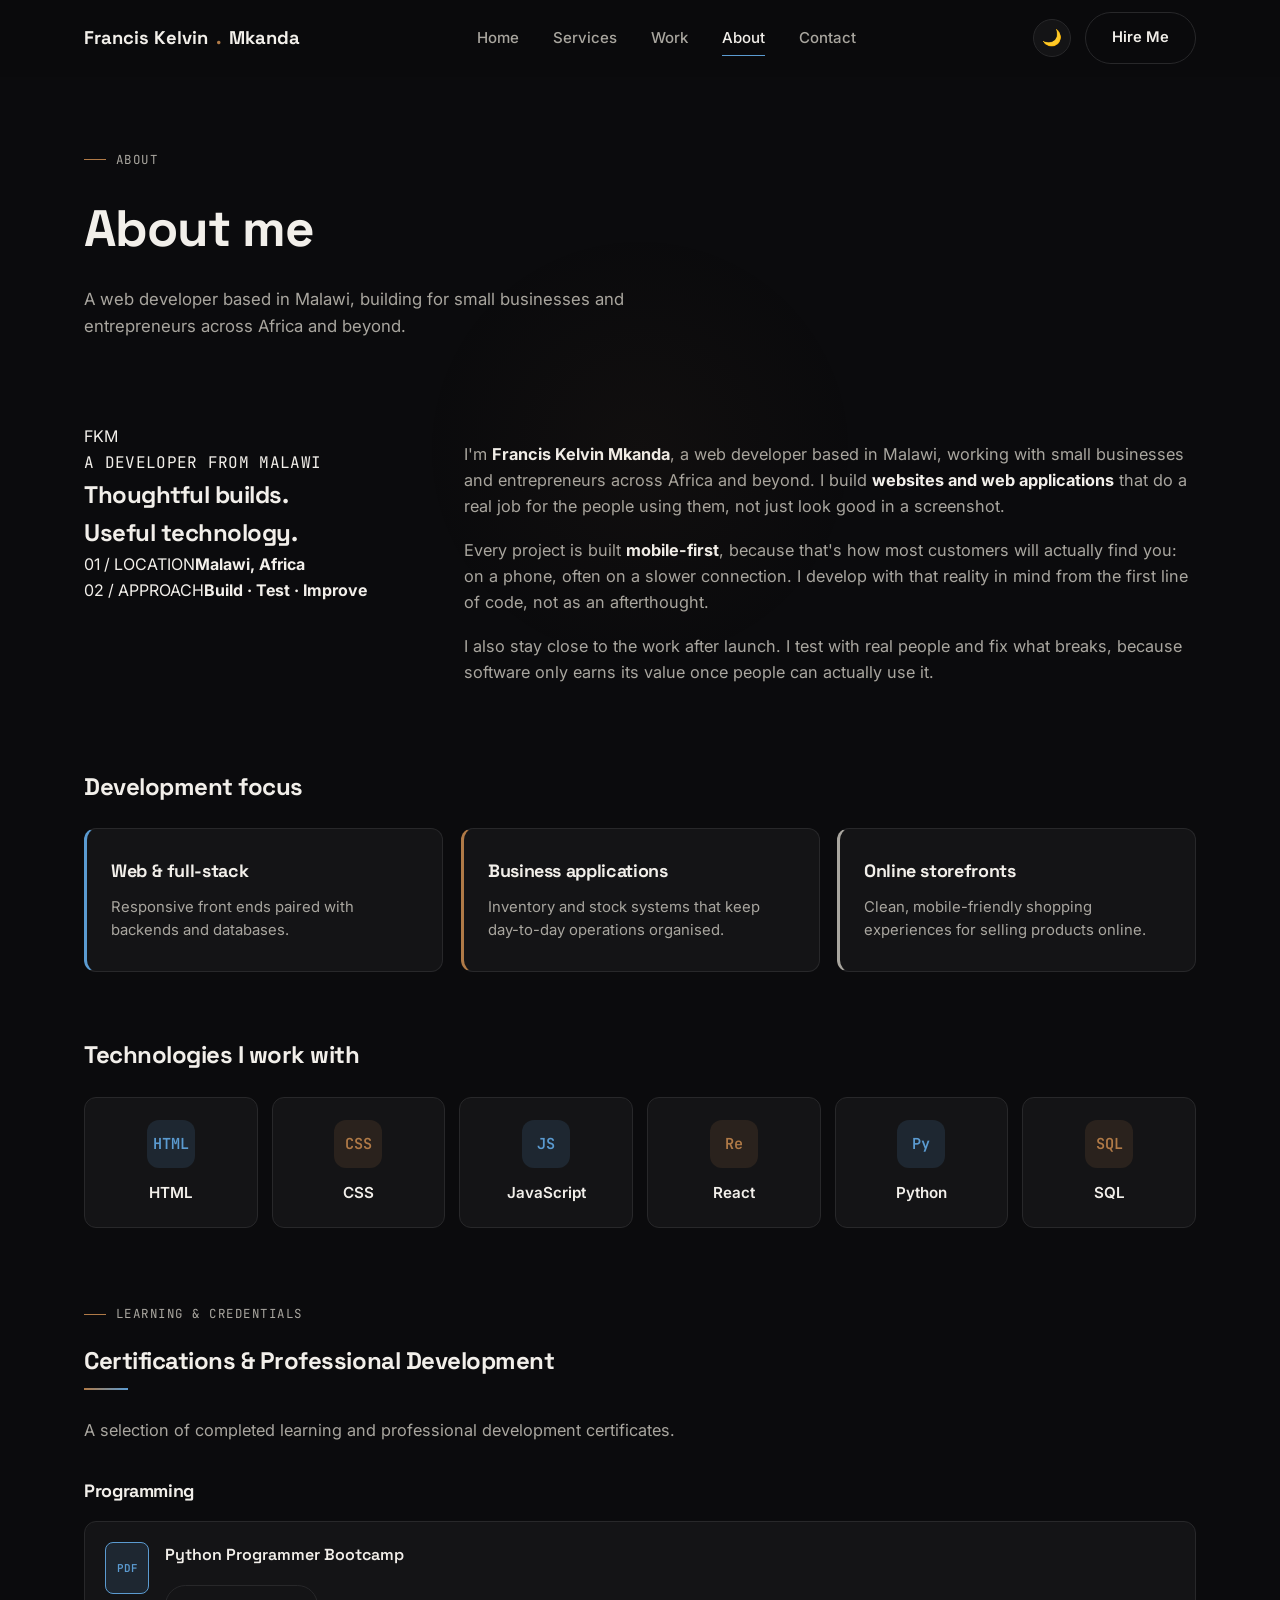
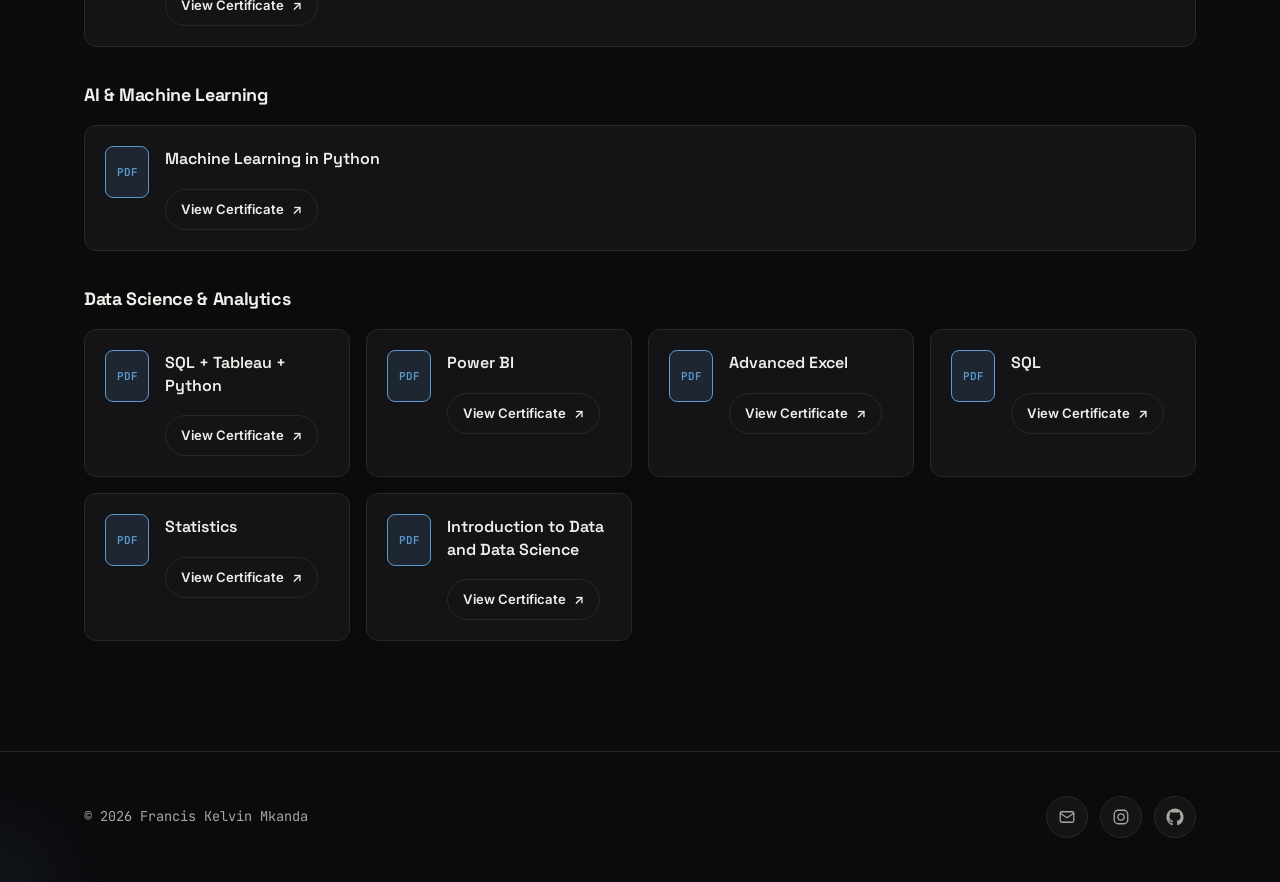
==== commit cafb678f: "Replace about portrait with typographic identity card" ====
--- a/about.html
+++ b/about.html
@@ -44,7 +44,13 @@
 </section>
 <section class="page-body"><div class="wrap">
   <div class="about-grid">
-    <div class="reveal"><div class="about-photo"><img src="assets/profile.jpg" width="768" height="1376" alt="Francis Kelvin Mkanda" loading="lazy"></div></div>
+    <aside class="about-identity-card reveal" aria-label="Profile details">
+      <div class="about-monogram" aria-hidden="true">FKM</div>
+      <span class="mono about-card-kicker">A DEVELOPER FROM MALAWI</span>
+      <h2>Thoughtful builds.<br>Useful technology.</h2>
+      <div class="about-card-meta"><span>01 / LOCATION</span><strong>Malawi, Africa</strong></div>
+      <div class="about-card-meta"><span>02 / APPROACH</span><strong>Build · Test · Improve</strong></div>
+    </aside>
     <div class="about-text reveal">
       <p>I'm <strong>Francis Kelvin Mkanda</strong>, a web developer based in Malawi, working with small businesses and entrepreneurs across Africa and beyond. I build <strong>websites and web applications</strong> that do a real job for the people using them, not just look good in a screenshot.</p>
       <p>Every project is built <strong>mobile-first</strong>, because that's how most customers will actually find you: on a phone, often on a slower connection. I develop with that reality in mind from the first line of code, not as an afterthought.</p>
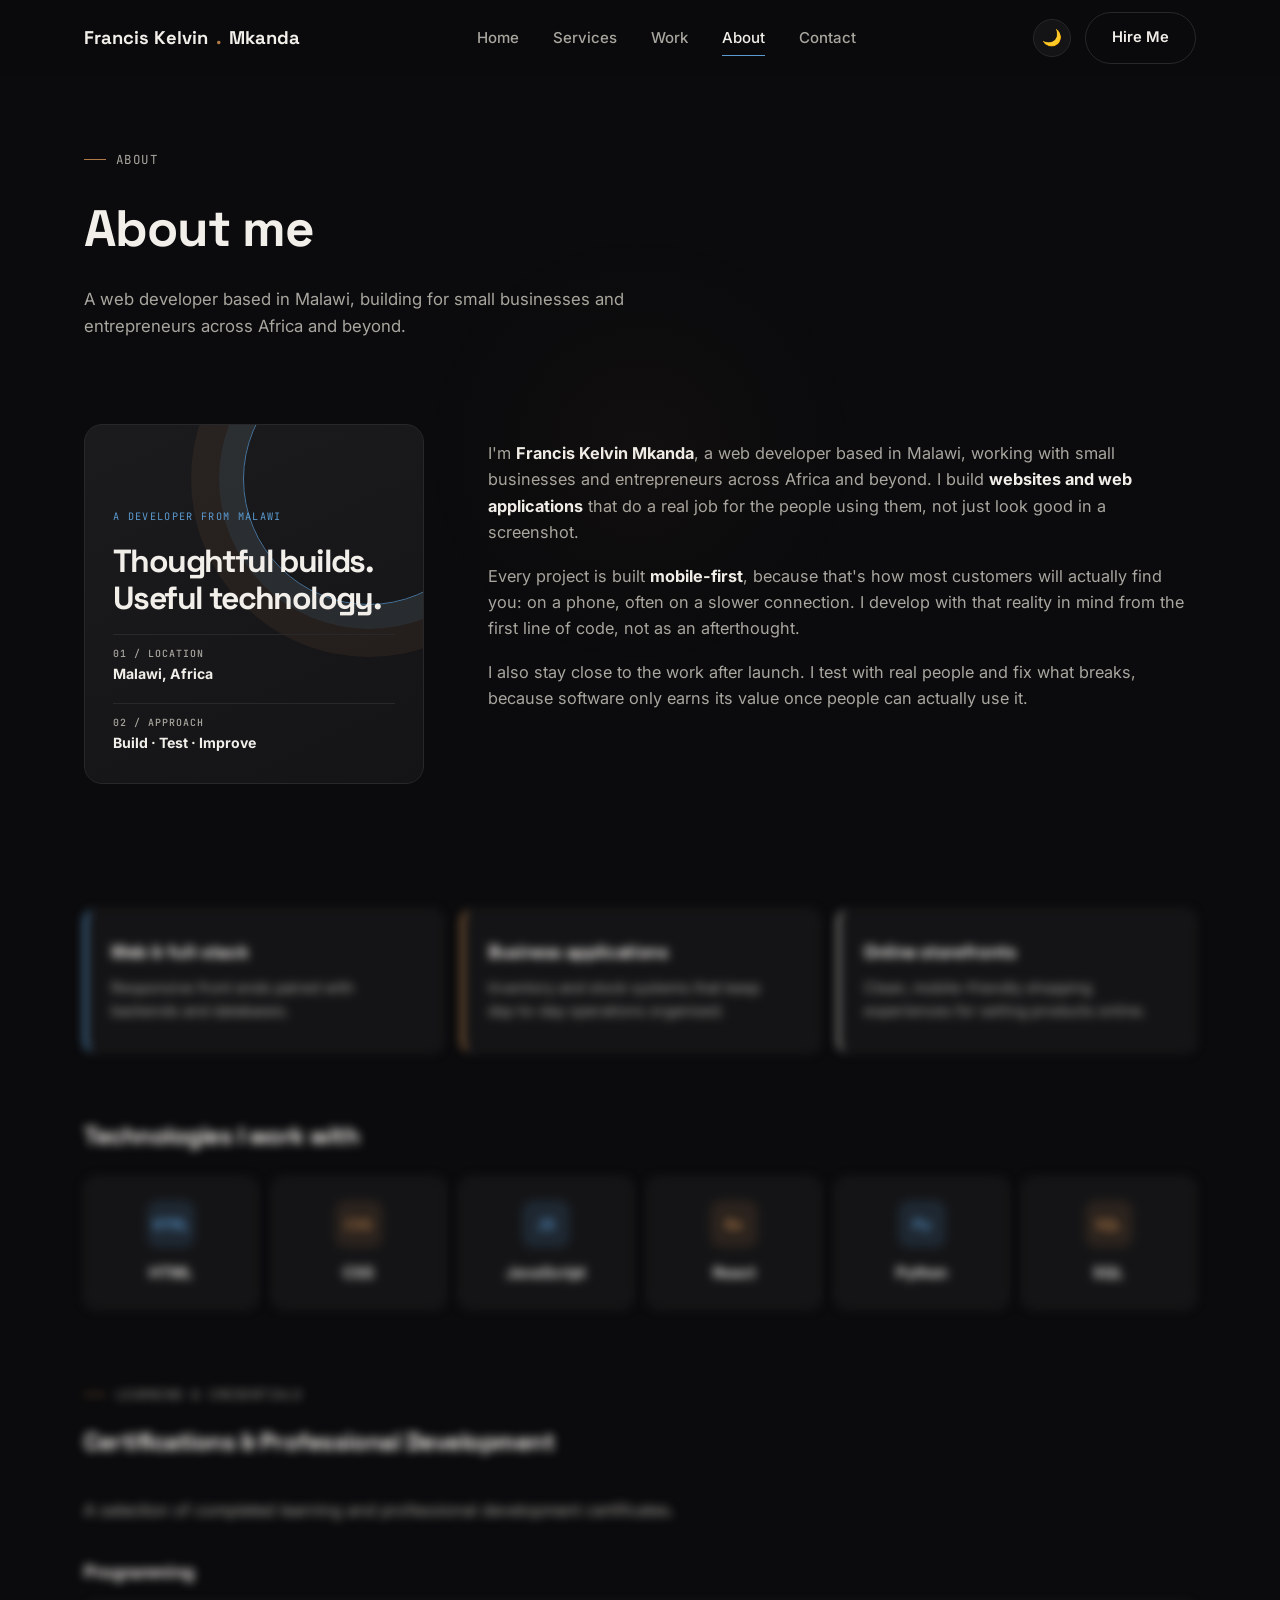
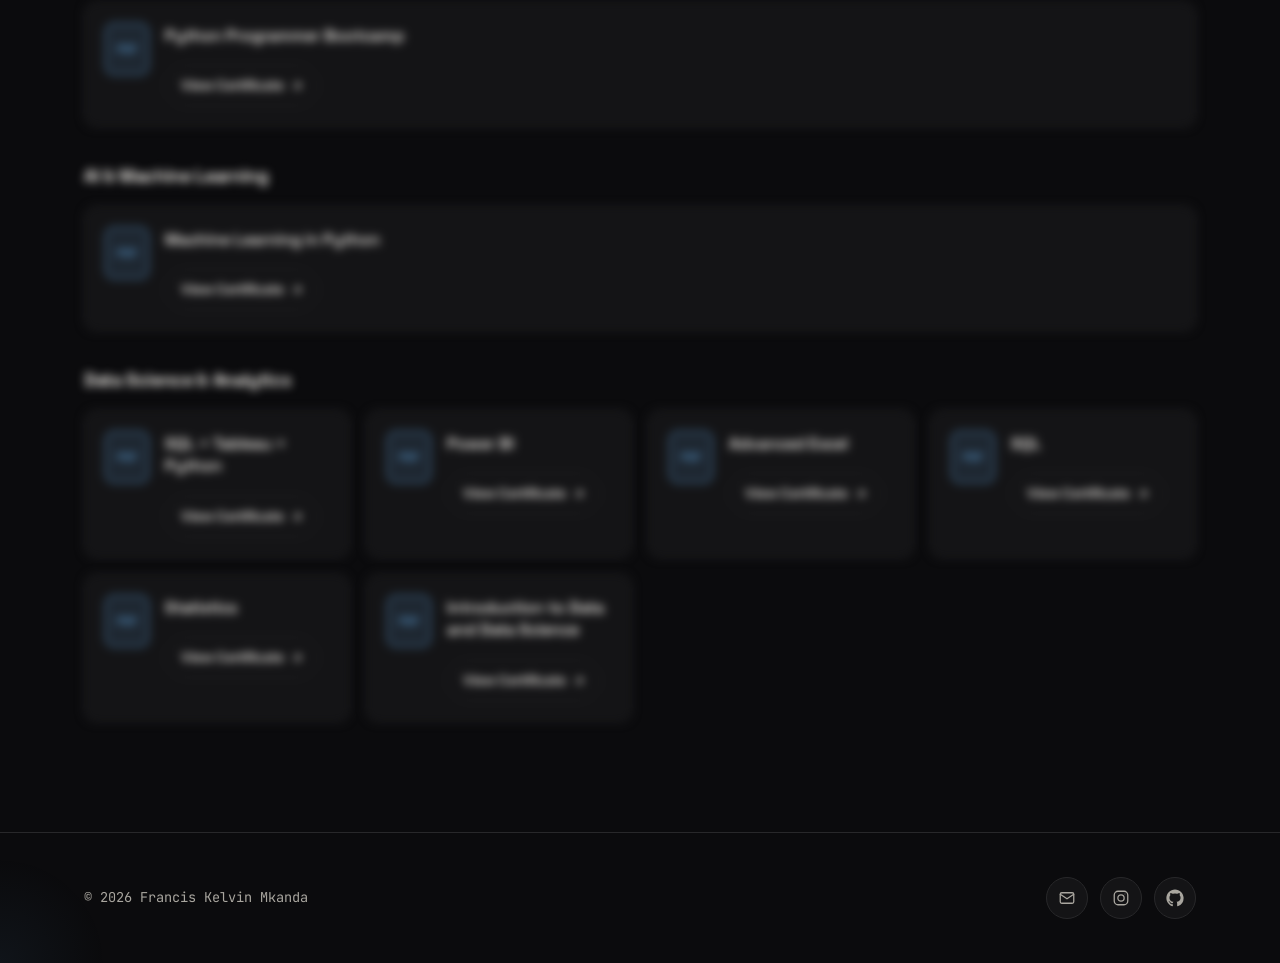
==== commit 91f5cdac: "Remove FKM monogram from About profile card" ====
--- a/about.html
+++ b/about.html
@@ -45,7 +45,6 @@
 <section class="page-body"><div class="wrap">
   <div class="about-grid">
     <aside class="about-identity-card reveal" aria-label="Profile details">
-      <div class="about-monogram" aria-hidden="true">FKM</div>
       <span class="mono about-card-kicker">A DEVELOPER FROM MALAWI</span>
       <h2>Thoughtful builds.<br>Useful technology.</h2>
       <div class="about-card-meta"><span>01 / LOCATION</span><strong>Malawi, Africa</strong></div>
--- a/css/style.css
+++ b/css/style.css
@@ -765,3 +765,123 @@
   .certificate-grid { grid-template-columns: 1fr; gap: 12px; }
   .certificate-card { padding: 17px; }
 }
+
+
+/* PHOTO-FREE IDENTITY LAYOUT */
+.hero-inner{
+  grid-template-columns:minmax(0,1.12fr) minmax(320px,.78fr);
+  gap:clamp(36px,6vw,84px);
+}
+.hero-identity-panel{
+  position:relative;isolation:isolate;overflow:hidden;
+  min-height:460px;padding:26px;
+  display:flex;flex-direction:column;justify-content:space-between;
+  border:1px solid var(--border);border-radius:22px;
+  background:linear-gradient(145deg,var(--bg-elev),var(--bg-elev-2));
+  box-shadow:var(--shadow);
+  opacity:0;animation:identityPanelIn .9s var(--motion-ease) .28s forwards;
+}
+.hero-identity-panel::before{
+  content:"";position:absolute;z-index:-1;inset:0;
+  background-image:linear-gradient(var(--border) 1px,transparent 1px),linear-gradient(90deg,var(--border) 1px,transparent 1px);
+  background-size:34px 34px;opacity:.45;
+  mask-image:linear-gradient(145deg,#000,transparent 82%);
+}
+.hero-identity-panel::after{
+  content:"";position:absolute;z-index:-1;width:340px;height:340px;right:-110px;top:65px;
+  border:1px solid var(--accent-blue);border-radius:50%;
+  box-shadow:0 0 0 28px var(--accent-blue-soft),0 0 0 58px color-mix(in srgb,var(--accent-brown-soft) 65%,transparent);
+  opacity:.6;animation:identityOrbit 18s linear infinite;
+}
+.identity-panel-top,.identity-panel-bottom{display:flex;justify-content:space-between;align-items:center;gap:16px;flex-wrap:wrap}
+.identity-panel-top{font:500 .68rem 'JetBrains Mono',monospace;letter-spacing:.1em;color:var(--text-muted)}
+.identity-status{display:inline-flex;align-items:center;gap:8px;letter-spacing:0;text-transform:uppercase;font-size:.62rem}
+.identity-status i{width:7px;height:7px;border-radius:50%;background:#56B88A;box-shadow:0 0 12px #56B88A}
+.identity-monogram{
+  position:relative;display:flex;align-items:center;justify-content:center;
+  min-height:230px;font:700 clamp(5rem,11vw,9rem)/.8 'Space Grotesk',sans-serif;
+  letter-spacing:-.14em;color:var(--text);
+  text-shadow:0 16px 55px rgba(0,0,0,.28);
+}
+.identity-monogram span:nth-child(2){color:var(--accent-blue);transform:translateY(-16px)}
+.identity-monogram span:nth-child(3){color:var(--accent-brown);transform:translateY(10px)}
+.identity-panel-bottom{justify-content:flex-start;gap:clamp(24px,4vw,52px);padding-top:22px;border-top:1px solid var(--border)}
+.identity-panel-bottom>div{display:flex;flex-direction:column;gap:5px}
+.identity-label{font:500 .62rem 'JetBrains Mono',monospace;letter-spacing:.12em;color:var(--text-muted)}
+.identity-panel-bottom strong{font-size:.85rem;font-weight:600}
+.identity-panel-index{position:absolute;right:26px;top:50%;writing-mode:vertical-rl;transform:translateY(-50%);font:500 .6rem 'JetBrains Mono',monospace;letter-spacing:.16em;color:var(--text-muted);opacity:.7}
+@keyframes identityPanelIn{from{opacity:0;transform:translate3d(35px,18px,0)}to{opacity:1;transform:translate3d(0,0,0)}}
+@keyframes identityOrbit{to{transform:rotate(360deg)}}
+.about-grid{grid-template-columns:minmax(250px, .72fr) minmax(0,1.5fr);align-items:stretch;gap:clamp(28px,5vw,64px)}
+.about-identity-card{
+  position:relative;isolation:isolate;overflow:hidden;min-height:360px;
+  padding:28px;display:flex;flex-direction:column;justify-content:flex-end;gap:18px;
+  border:1px solid var(--border);border-radius:18px;
+  background:linear-gradient(155deg,var(--bg-elev-2),var(--bg-elev));
+}
+.about-identity-card::before{
+  content:"";position:absolute;z-index:-1;width:250px;height:250px;top:-72px;right:-72px;
+  border:1px solid var(--accent-blue);border-radius:50%;
+  box-shadow:0 0 0 24px var(--accent-blue-soft),0 0 0 52px var(--accent-brown-soft);opacity:.7;
+}
+.about-monogram{
+  position:absolute;top:28px;left:28px;
+  font:700 clamp(4.2rem,8vw,6.8rem)/1 'Space Grotesk',sans-serif;
+  letter-spacing:-.1em;color:var(--text);opacity:.92;
+}
+.about-card-kicker{font-size:.64rem;letter-spacing:.13em;color:var(--accent-blue)}
+.about-identity-card h2{font-size:clamp(1.45rem,2.5vw,2rem);line-height:1.14;letter-spacing:-.05em}
+.about-card-meta{display:flex;flex-direction:column;gap:3px;padding-top:12px;border-top:1px solid var(--border)}
+.about-card-meta span{font:500 .62rem 'JetBrains Mono',monospace;letter-spacing:.1em;color:var(--text-muted)}
+.about-card-meta strong{font-size:.88rem}
+@media(max-width:900px){
+  .hero-inner{grid-template-columns:1fr;gap:30px}
+  .hero-identity-panel{min-height:360px;max-width:620px;width:100%;margin:0 auto}
+  .identity-monogram{min-height:170px}
+  .identity-panel-index{right:18px}
+}
+@media(max-width:760px){
+  .about-grid{grid-template-columns:1fr;gap:26px}
+  .about-identity-card{min-height:300px;max-width:none}
+}
+@media(max-width:560px){
+  .hero-identity-panel{min-height:320px;padding:20px;border-radius:17px}
+  .identity-monogram{min-height:145px;font-size:clamp(4.8rem,23vw,7rem)}
+  .identity-panel-bottom{gap:18px}
+  .identity-panel-bottom strong{font-size:.76rem}
+  .identity-panel-index{right:14px}
+  .about-identity-card{padding:22px;min-height:290px}
+  .about-monogram{top:22px;left:22px}
+}
+@media(prefers-reduced-motion:reduce){
+  .hero-identity-panel{opacity:1;animation:none}
+  .hero-identity-panel::after{animation:none}
+}
+
+
+/* SCROLL-TRIGGERED MOTION */
+.reveal{
+  transition:
+    opacity .75s var(--motion-ease),
+    transform .85s var(--motion-ease),
+    filter .75s var(--motion-ease);
+  transition-delay:var(--reveal-delay, 0ms);
+  filter:blur(5px);
+  will-change:opacity,transform,filter;
+}
+.reveal.in{filter:blur(0);transition-delay:0ms}
+.services-grid .reveal,
+.portfolio-grid .reveal,
+.tech-grid .reveal,
+.focus-grid .reveal,
+.certificate-grid .reveal{
+  transition-delay:var(--reveal-delay, 0ms);
+}
+.section-head.reveal{transform:translate3d(0,26px,0)}
+.section-head.reveal.in{transform:translate3d(0,0,0)}
+@media(prefers-reduced-motion:reduce){
+  .reveal,.reveal.in{
+    opacity:1!important;transform:none!important;filter:none!important;
+    transition:none!important;will-change:auto;
+  }
+}
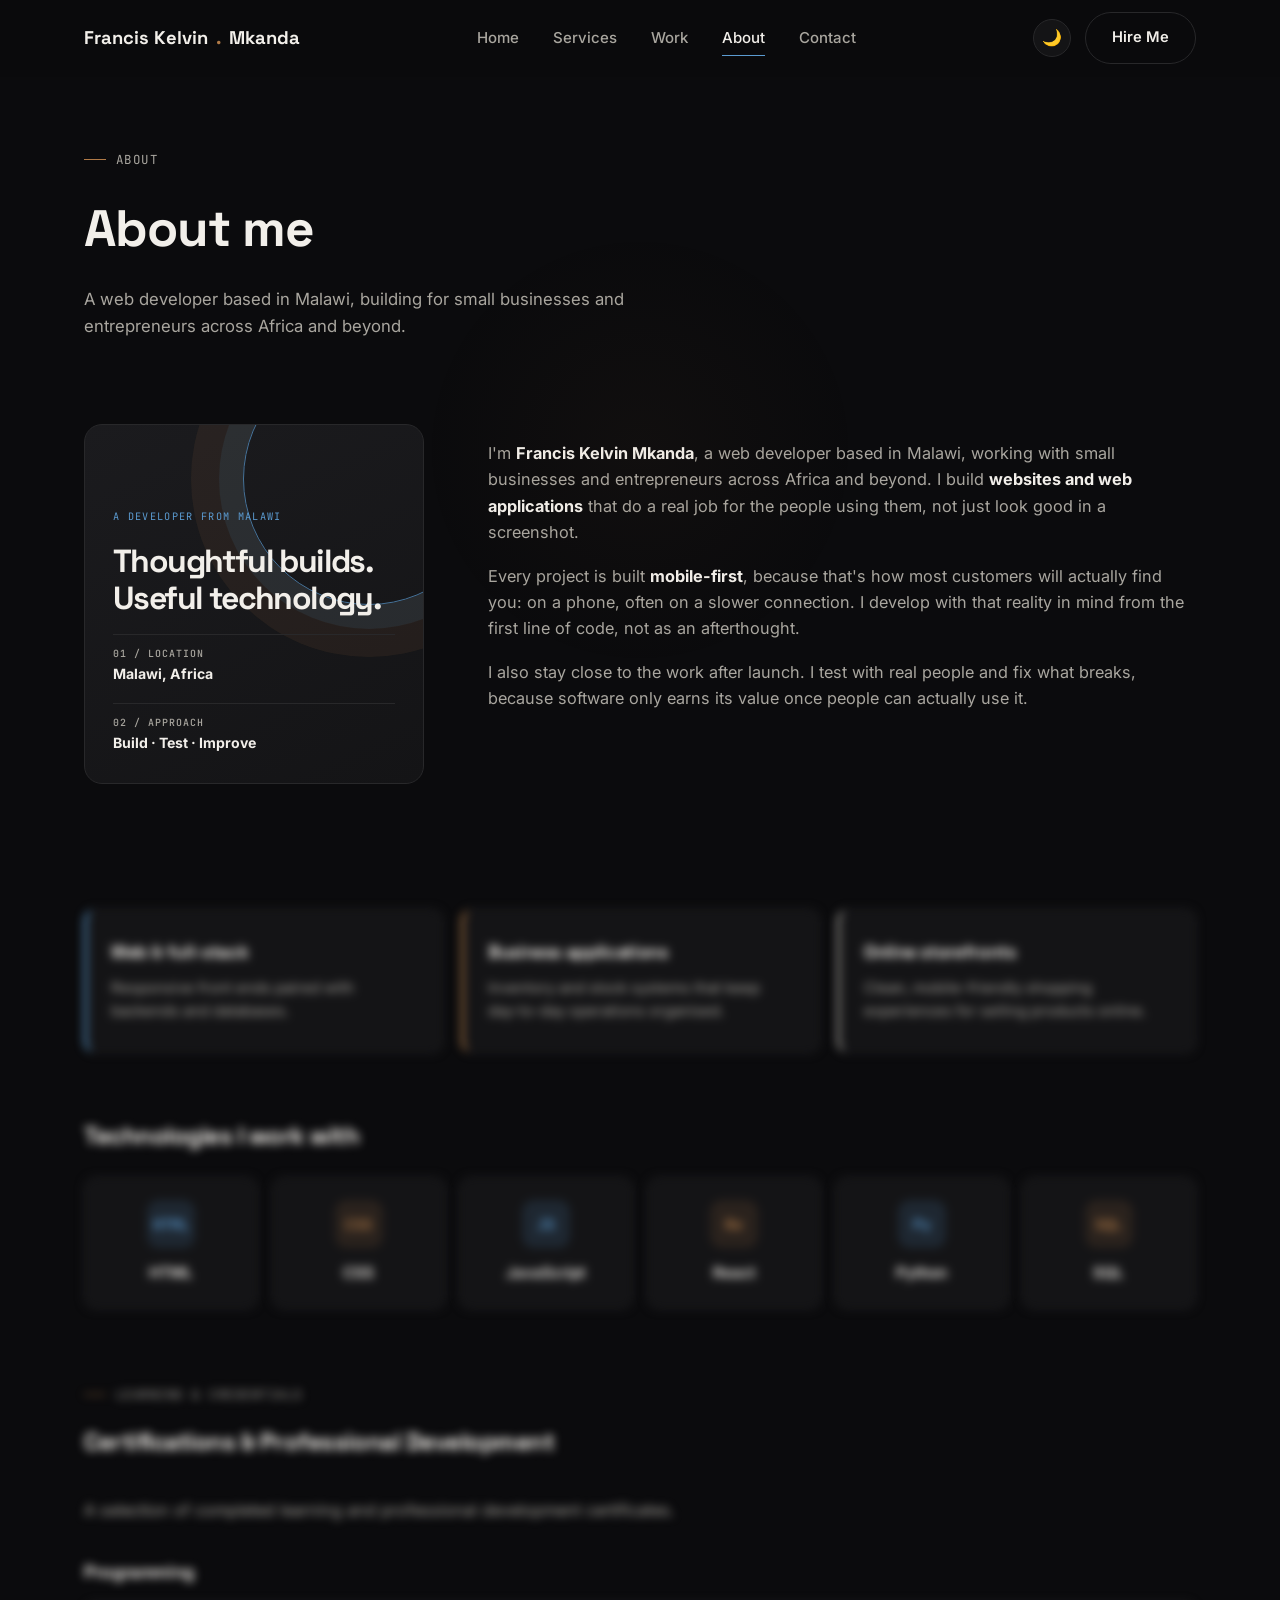
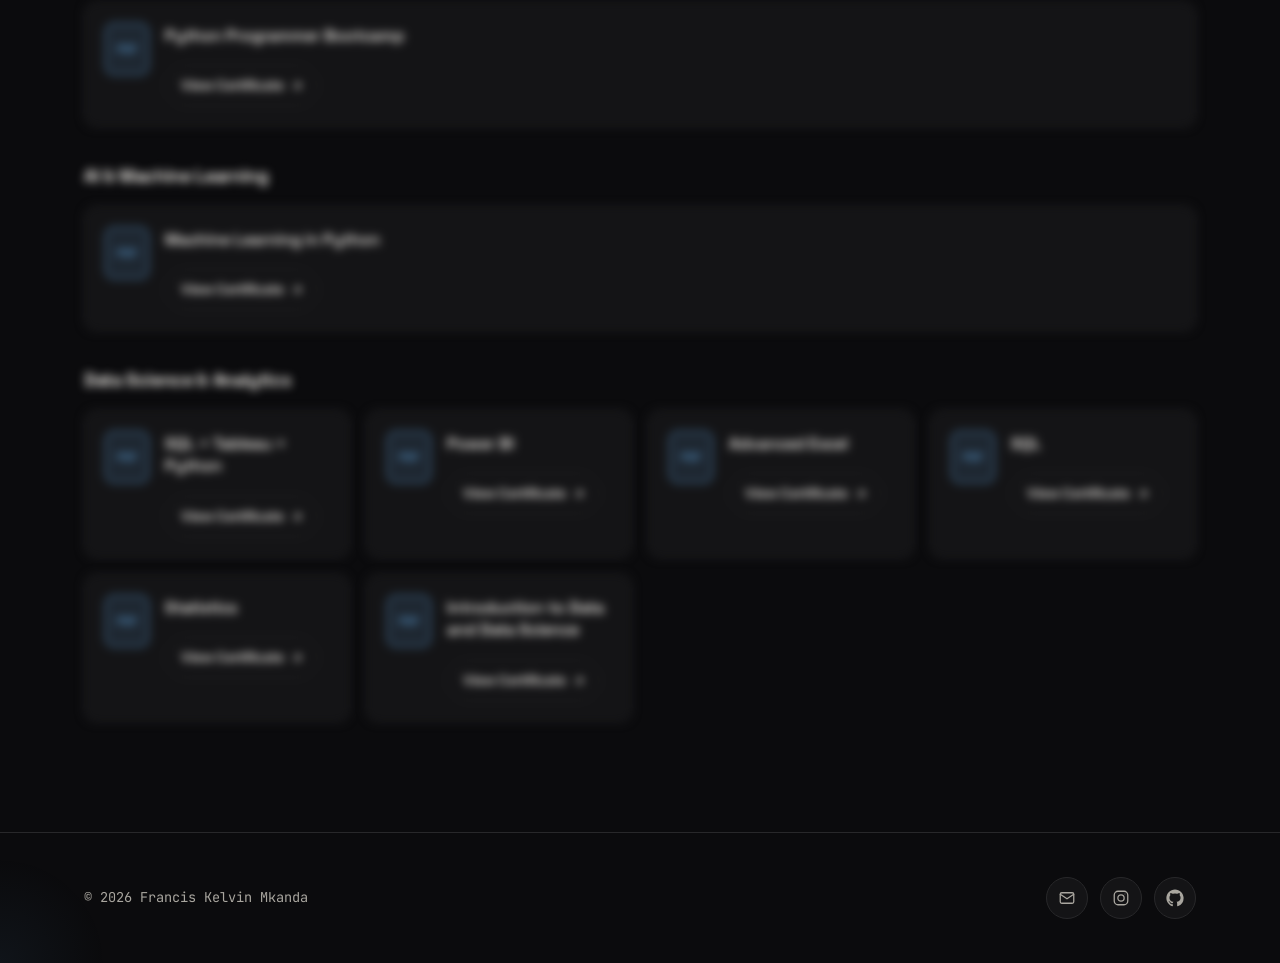
==== commit 1478f438: "Add profile favicon to browser tab" ====
--- a/about.html
+++ b/about.html
@@ -9,6 +9,7 @@
 <link rel="preconnect" href="https://fonts.gstatic.com" crossorigin>
 <link href="https://fonts.googleapis.com/css2?family=Space+Grotesk:wght@400;500;600;700&family=Inter:wght@400;500;600&family=JetBrains+Mono:wght@400;500&display=swap" rel="stylesheet">
 <link rel="stylesheet" href="css/style.css">
+  <link rel="icon" type="image/svg+xml" href="assets/favicon.svg">
 </head>
 <body>
 <a class="skip-link" href="#main">Skip to content</a>
@@ -162,7 +163,7 @@
     <div class="copyright">© 2026 Francis Kelvin Mkanda</div>
     <div class="social-row">
       <a href="mailto:kelvinmkanda01@gmail.com" title="Email" aria-label="Email Francis"><svg viewBox="0 0 24 24" fill="none" stroke="currentColor" stroke-width="1.7" stroke-linecap="round" stroke-linejoin="round"><rect x="3" y="5" width="18" height="14" rx="2"/><path d="M3 7l9 6 9-6"/></svg><span class="sr-only">Email</span></a>
-      <a href="https://instagram.com/kelvinnaive" target="_blank" rel="noopener" title="Instagram" aria-label="Instagram: kelvinnaive"><svg viewBox="0 0 24 24" fill="none" stroke="currentColor" stroke-width="1.7" stroke-linecap="round" stroke-linejoin="round"><rect x="3" y="3" width="18" height="18" rx="5"/><circle cx="12" cy="12" r="4.2"/><circle cx="17.3" cy="6.7" r="0.6" fill="currentColor" stroke="none"/></svg><span class="sr-only">Instagram</span></a>
+      <a href="https://www.instagram.com/kelvin.builds21/" target="_blank" rel="noopener" title="Instagram: MandemNaive🍄" aria-label="Instagram: kelvin.builds21"><svg viewBox="0 0 24 24" fill="none" stroke="currentColor" stroke-width="1.7" stroke-linecap="round" stroke-linejoin="round"><rect x="3" y="3" width="18" height="18" rx="5"/><circle cx="12" cy="12" r="4.2"/><circle cx="17.3" cy="6.7" r="0.6" fill="currentColor" stroke="none"/></svg><span class="sr-only">Instagram</span></a>
       <a href="https://github.com/kelvinnaive01" target="_blank" rel="noopener" title="GitHub" style="--icon-accent:var(--accent-blue);--icon-accent-soft:var(--accent-blue-soft);" aria-label="GitHub: kelvinnaive01"><svg viewBox="0 0 24 24" fill="currentColor"><path d="M12 .5C5.73.5.5 5.73.5 12c0 5.09 3.29 9.4 7.86 10.93.57.1.78-.25.78-.55v-2.2c-3.2.7-3.87-1.36-3.87-1.36-.52-1.32-1.28-1.67-1.28-1.67-1.04-.71.08-.7.08-.7 1.15.08 1.76 1.18 1.76 1.18 1.02 1.75 2.68 1.24 3.34.95.1-.74.4-1.24.72-1.53-2.56-.29-5.26-1.28-5.26-5.7 0-1.26.45-2.29 1.18-3.1-.12-.29-.51-1.46.11-3.04 0 0 .97-.31 3.18 1.18a11 11 0 015.8 0c2.2-1.49 3.17-1.18 3.17-1.18.63 1.58.24 2.75.12 3.04.74.81 1.18 1.84 1.18 3.1 0 4.43-2.7 5.4-5.28 5.68.42.36.78 1.07.78 2.16v3.2c0 .3.2.66.79.55A11.5 11.5 0 0023.5 12c0-6.27-5.23-11.5-11.5-11.5z"/></svg><span class="sr-only">GitHub</span></a>
     </div>
   </div>
--- a/css/style.css
+++ b/css/style.css
@@ -885,3 +885,41 @@
     transition:none!important;will-change:auto;
   }
 }
+
+
+/* ASSEMBLE / DISPERSE SCROLL MOTION
+   Elements converge into place on entry and separate on exit. */
+.reveal{
+  transform:translate3d(0,34px,0) scale(.96);
+  transform-origin:center center;
+  transition:
+    opacity .72s var(--motion-ease),
+    transform .9s var(--motion-ease),
+    filter .72s var(--motion-ease);
+  backface-visibility:hidden;
+}
+.reveal:nth-child(odd):not(.in){
+  transform:translate3d(-30px,28px,0) rotate(-2deg) scale(.95);
+}
+.reveal:nth-child(even):not(.in){
+  transform:translate3d(30px,28px,0) rotate(2deg) scale(.95);
+}
+.reveal.in{
+  opacity:1;
+  transform:translate3d(0,0,0) rotate(0) scale(1);
+  filter:blur(0);
+}
+.section-head.reveal:not(.in){
+  transform:translate3d(0,30px,0) scale(.97);
+}
+.section-head.reveal.in{
+  transform:translate3d(0,0,0) scale(1);
+}
+@media(prefers-reduced-motion:reduce){
+  .reveal,.reveal.in,.section-head.reveal,.section-head.reveal.in{
+    opacity:1!important;
+    transform:none!important;
+    filter:none!important;
+    transition:none!important;
+  }
+}
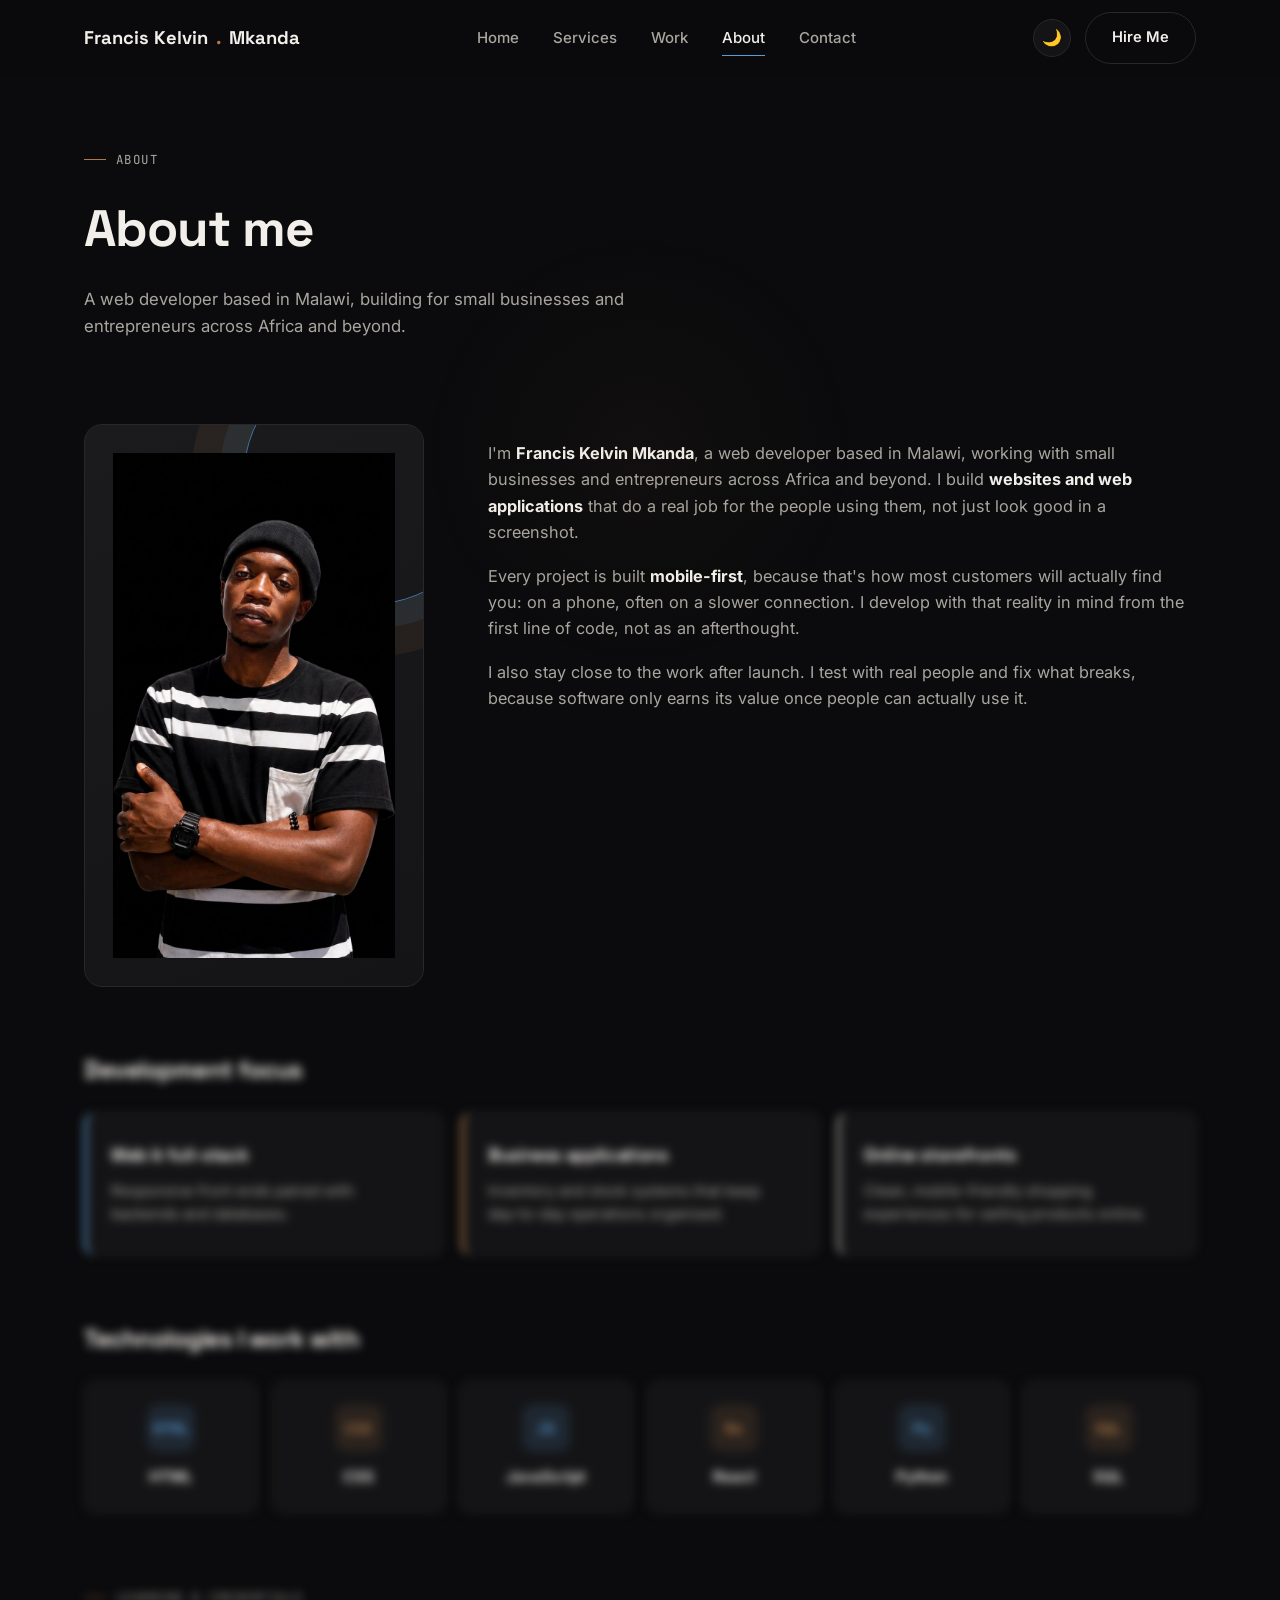
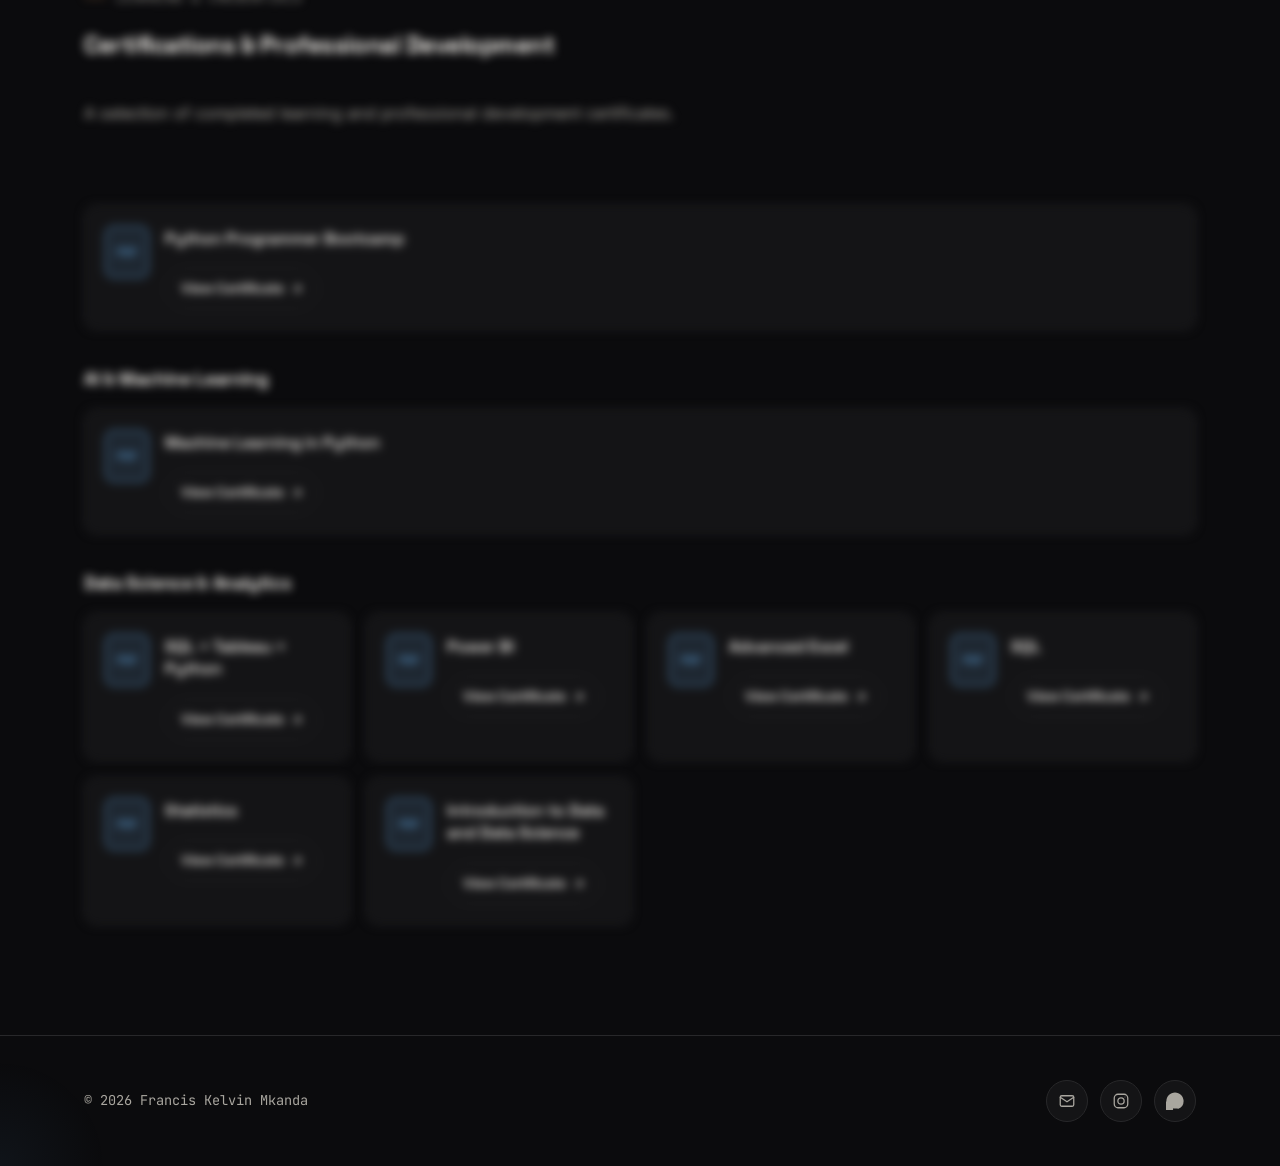
==== commit 7a5f4fb6: "Show profile photo in About identity panel" ====
--- a/about.html
+++ b/about.html
@@ -45,11 +45,8 @@
 </section>
 <section class="page-body"><div class="wrap">
   <div class="about-grid">
-    <aside class="about-identity-card reveal" aria-label="Profile details">
-      <span class="mono about-card-kicker">A DEVELOPER FROM MALAWI</span>
-      <h2>Thoughtful builds.<br>Useful technology.</h2>
-      <div class="about-card-meta"><span>01 / LOCATION</span><strong>Malawi, Africa</strong></div>
-      <div class="about-card-meta"><span>02 / APPROACH</span><strong>Build · Test · Improve</strong></div>
+    <aside class="about-identity-card about-photo-card reveal" aria-label="Photo of Francis Kelvin Mkanda">
+      <img src="assets/profile.jpg" alt="Francis Kelvin Mkanda" class="about-profile-photo">
     </aside>
     <div class="about-text reveal">
       <p>I'm <strong>Francis Kelvin Mkanda</strong>, a web developer based in Malawi, working with small businesses and entrepreneurs across Africa and beyond. I build <strong>websites and web applications</strong> that do a real job for the people using them, not just look good in a screenshot.</p>
@@ -164,11 +161,11 @@
     <div class="social-row">
       <a href="mailto:kelvinmkanda01@gmail.com" title="Email" aria-label="Email Francis"><svg viewBox="0 0 24 24" fill="none" stroke="currentColor" stroke-width="1.7" stroke-linecap="round" stroke-linejoin="round"><rect x="3" y="5" width="18" height="14" rx="2"/><path d="M3 7l9 6 9-6"/></svg><span class="sr-only">Email</span></a>
       <a href="https://www.instagram.com/kelvin.builds21/" target="_blank" rel="noopener" title="Instagram: MandemNaive🍄" aria-label="Instagram: kelvin.builds21"><svg viewBox="0 0 24 24" fill="none" stroke="currentColor" stroke-width="1.7" stroke-linecap="round" stroke-linejoin="round"><rect x="3" y="3" width="18" height="18" rx="5"/><circle cx="12" cy="12" r="4.2"/><circle cx="17.3" cy="6.7" r="0.6" fill="currentColor" stroke="none"/></svg><span class="sr-only">Instagram</span></a>
-      <a href="https://github.com/kelvinnaive01" target="_blank" rel="noopener" title="GitHub" style="--icon-accent:var(--accent-blue);--icon-accent-soft:var(--accent-blue-soft);" aria-label="GitHub: kelvinnaive01"><svg viewBox="0 0 24 24" fill="currentColor"><path d="M12 .5C5.73.5.5 5.73.5 12c0 5.09 3.29 9.4 7.86 10.93.57.1.78-.25.78-.55v-2.2c-3.2.7-3.87-1.36-3.87-1.36-.52-1.32-1.28-1.67-1.28-1.67-1.04-.71.08-.7.08-.7 1.15.08 1.76 1.18 1.76 1.18 1.02 1.75 2.68 1.24 3.34.95.1-.74.4-1.24.72-1.53-2.56-.29-5.26-1.28-5.26-5.7 0-1.26.45-2.29 1.18-3.1-.12-.29-.51-1.46.11-3.04 0 0 .97-.31 3.18 1.18a11 11 0 015.8 0c2.2-1.49 3.17-1.18 3.17-1.18.63 1.58.24 2.75.12 3.04.74.81 1.18 1.84 1.18 3.1 0 4.43-2.7 5.4-5.28 5.68.42.36.78 1.07.78 2.16v3.2c0 .3.2.66.79.55A11.5 11.5 0 0023.5 12c0-6.27-5.23-11.5-11.5-11.5z"/></svg><span class="sr-only">GitHub</span></a>
+      <a href="https://github.com/kelvinnaive01" target="_blank" rel="noopener" title="GitHub" style="--icon-accent:var(--accent-blue);--icon-accent-soft:var(--accent-blue-soft);" aria-label="GitHub: kelvinnaive01"><svg viewBox="0 0 24 24" fill="currentColor"><path d="M12 .5C5.73.5.5 5.73.5 12c0 5.09 3.29 9.4 7.86 10.93.57.1.78-.25.78-.55v-2.2c-3.2.7-3.87-1.36-3.87-1.36-.52-1.32-1.28-1.67-1.28-1.67-1.04-.71.08-.7.08-.7 1.15.08 1.76 1.18 1.76 1.18 1.02 1.75 2.68 1.24 3.34.95.1-.74.4-1.24.72-1.53-.29-2.56-1.28-5.26-5.7-5.26-1.26 0-2.29.45-3.1 1.18-.29-.12-1.46-.51-3.04.11 0 0-.31.97 1.18 3.18a11 11 0 010 5.8c-1.49 2.2-1.18 3.17-1.18 3.17 1.58.63 2.75.24 3.04.12.81.74 1.84 1.18 3.1 1.18 4.43 0 5.4-2.7 5.68-5.28.36.42 1.07.78 2.16.78h3.2c.3 0 .66.2.55.79A11.5 11.5 0 0023.5 12c0-6.27-5.23-11.5-11.5-11.5z"/></svg><span class="sr-only">GitHub</span></a>
     </div>
   </div>
 </footer>
 
 <script src="js/main.js"></script>
 </body>
-</html>
+</html>
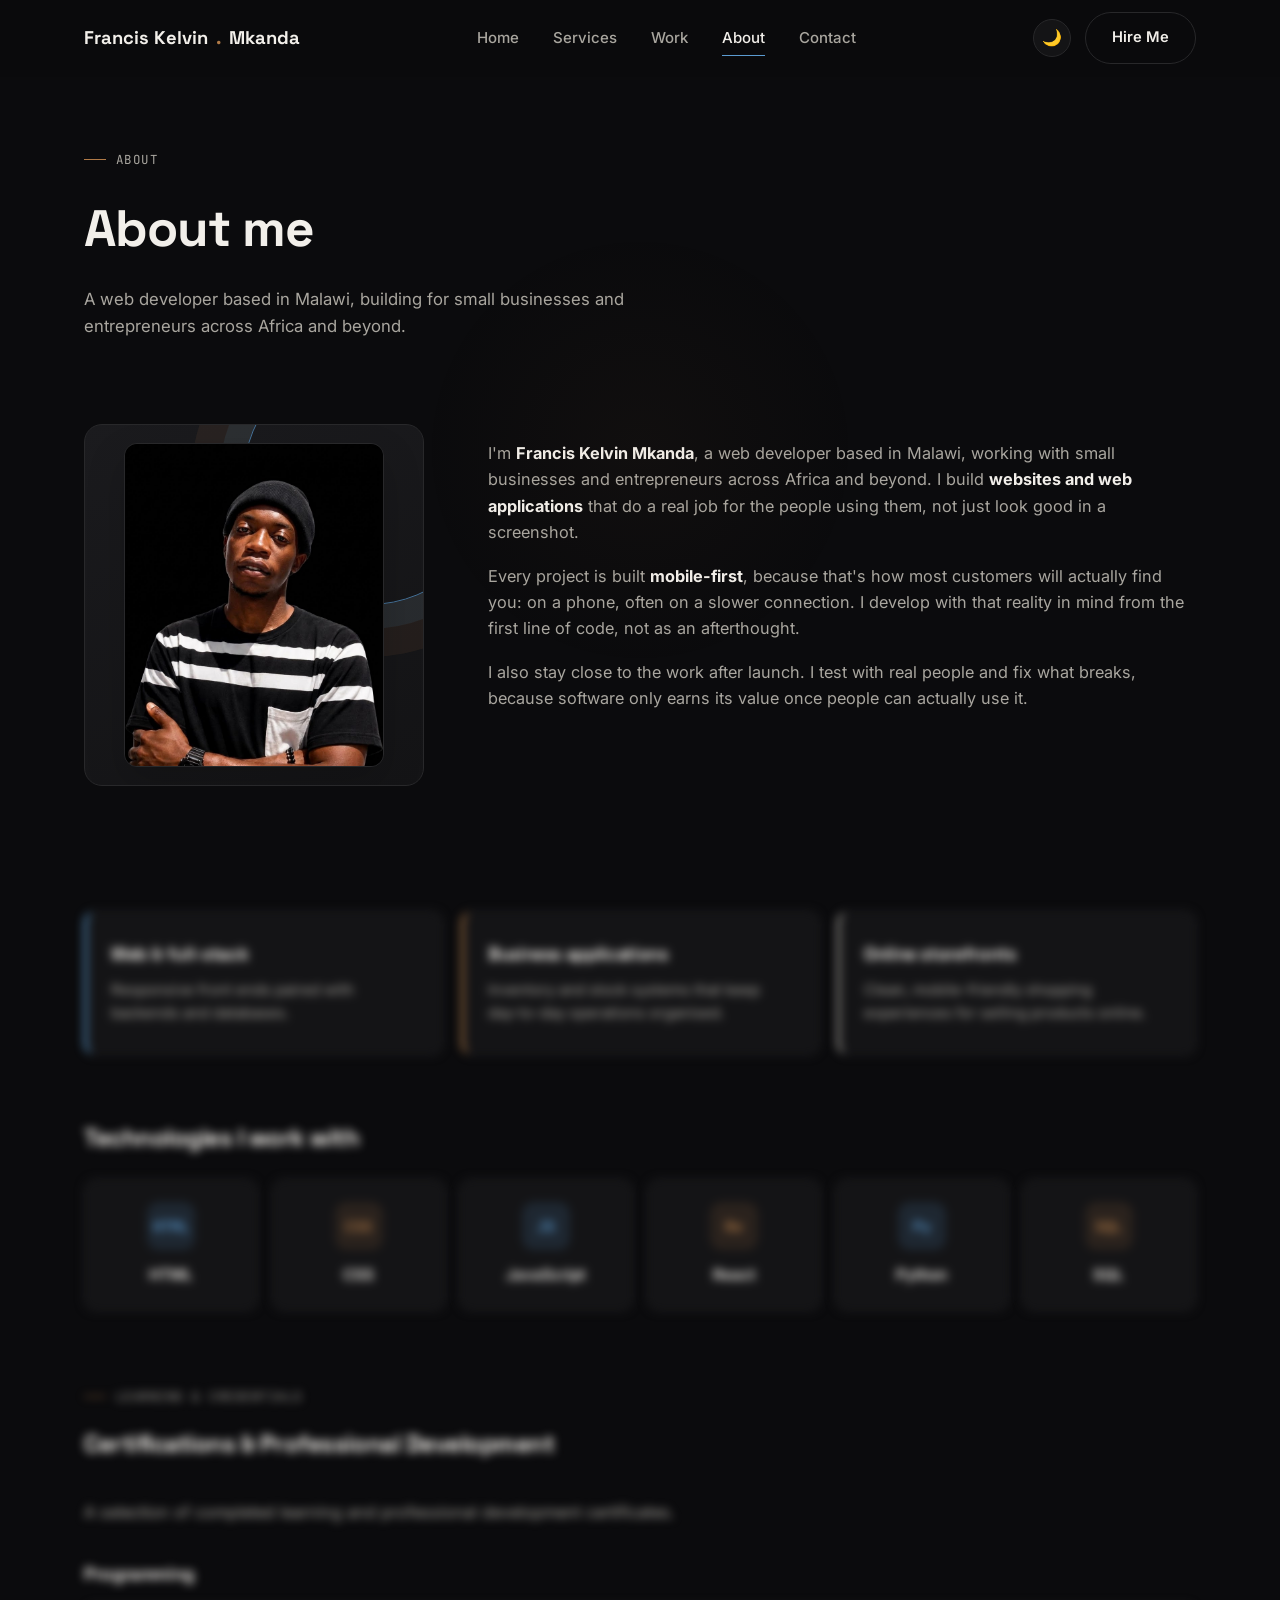
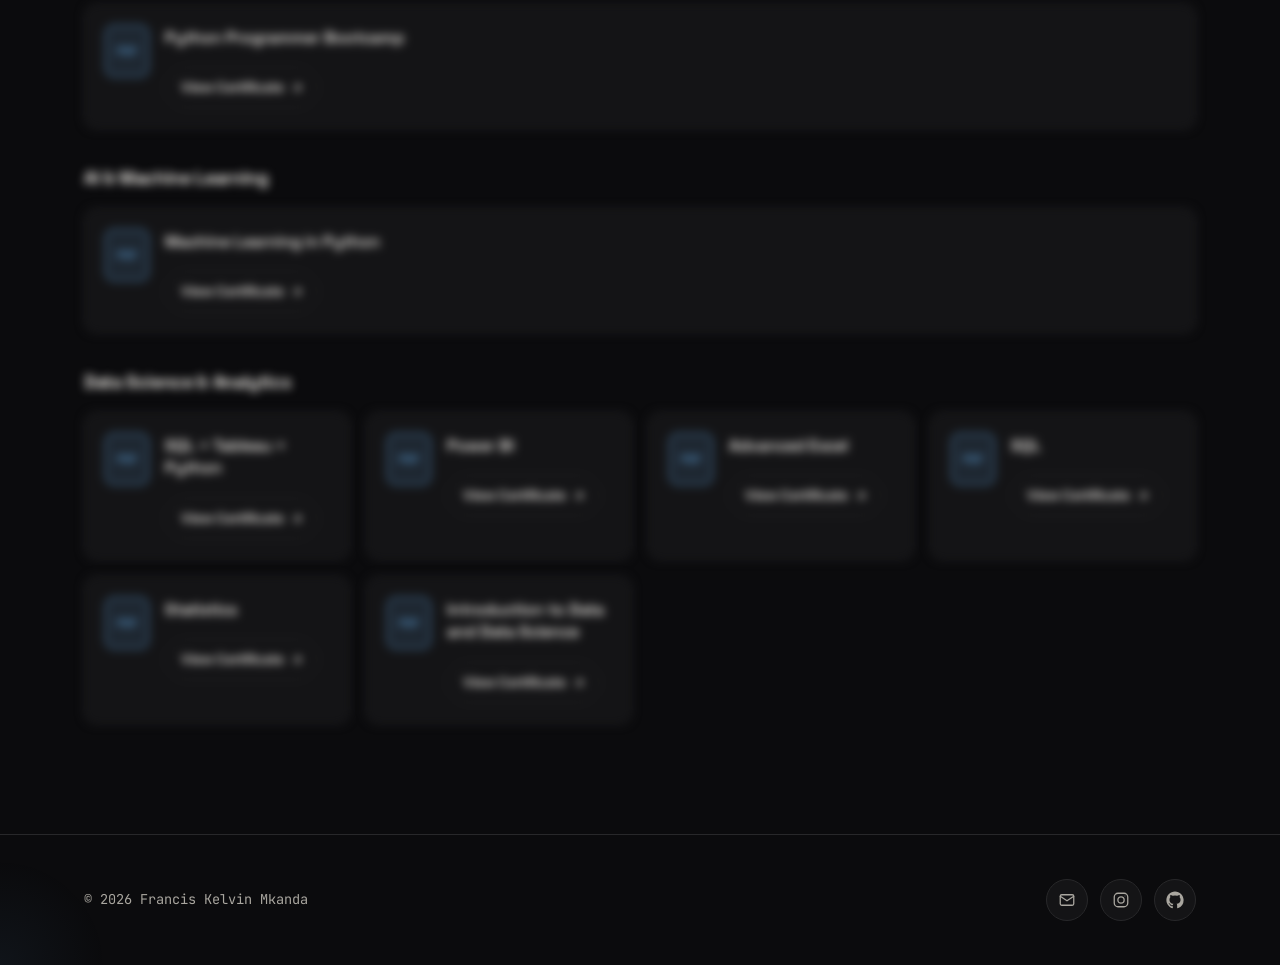
==== commit 76ddc82d: "Preserve original GitHub footer icon" ====
--- a/about.html
+++ b/about.html
@@ -161,7 +161,7 @@
     <div class="social-row">
       <a href="mailto:kelvinmkanda01@gmail.com" title="Email" aria-label="Email Francis"><svg viewBox="0 0 24 24" fill="none" stroke="currentColor" stroke-width="1.7" stroke-linecap="round" stroke-linejoin="round"><rect x="3" y="5" width="18" height="14" rx="2"/><path d="M3 7l9 6 9-6"/></svg><span class="sr-only">Email</span></a>
       <a href="https://www.instagram.com/kelvin.builds21/" target="_blank" rel="noopener" title="Instagram: MandemNaive🍄" aria-label="Instagram: kelvin.builds21"><svg viewBox="0 0 24 24" fill="none" stroke="currentColor" stroke-width="1.7" stroke-linecap="round" stroke-linejoin="round"><rect x="3" y="3" width="18" height="18" rx="5"/><circle cx="12" cy="12" r="4.2"/><circle cx="17.3" cy="6.7" r="0.6" fill="currentColor" stroke="none"/></svg><span class="sr-only">Instagram</span></a>
-      <a href="https://github.com/kelvinnaive01" target="_blank" rel="noopener" title="GitHub" style="--icon-accent:var(--accent-blue);--icon-accent-soft:var(--accent-blue-soft);" aria-label="GitHub: kelvinnaive01"><svg viewBox="0 0 24 24" fill="currentColor"><path d="M12 .5C5.73.5.5 5.73.5 12c0 5.09 3.29 9.4 7.86 10.93.57.1.78-.25.78-.55v-2.2c-3.2.7-3.87-1.36-3.87-1.36-.52-1.32-1.28-1.67-1.28-1.67-1.04-.71.08-.7.08-.7 1.15.08 1.76 1.18 1.76 1.18 1.02 1.75 2.68 1.24 3.34.95.1-.74.4-1.24.72-1.53-.29-2.56-1.28-5.26-5.7-5.26-1.26 0-2.29.45-3.1 1.18-.29-.12-1.46-.51-3.04.11 0 0-.31.97 1.18 3.18a11 11 0 010 5.8c-1.49 2.2-1.18 3.17-1.18 3.17 1.58.63 2.75.24 3.04.12.81.74 1.84 1.18 3.1 1.18 4.43 0 5.4-2.7 5.68-5.28.36.42 1.07.78 2.16.78h3.2c.3 0 .66.2.55.79A11.5 11.5 0 0023.5 12c0-6.27-5.23-11.5-11.5-11.5z"/></svg><span class="sr-only">GitHub</span></a>
+      <a href="https://github.com/kelvinnaive01" target="_blank" rel="noopener" title="GitHub" style="--icon-accent:var(--accent-blue);--icon-accent-soft:var(--accent-blue-soft);" aria-label="GitHub: kelvinnaive01"><svg viewBox="0 0 24 24" fill="currentColor"><path d="M12 .5C5.73.5.5 5.73.5 12c0 5.09 3.29 9.4 7.86 10.93.57.1.78-.25.78-.55v-2.2c-3.2.7-3.87-1.36-3.87-1.36-.52-1.32-1.28-1.67-1.28-1.67-1.04-.71.08-.7.08-.7 1.15.08 1.76 1.18 1.76 1.18 1.02 1.75 2.68 1.24 3.34.95.1-.74.4-1.24.72-1.53-2.56-.29-5.26-1.28-5.26-5.7 0-1.26.45-2.29 1.18-3.1-.12-.29-.51-1.46.11-3.04 0 0 .97-.31 3.18 1.18a11 11 0 015.8 0c2.2-1.49 3.17-1.18 3.17-1.18.63 1.58.24 2.75.12 3.04.74.81 1.18 1.84 1.18 3.1 0 4.43-2.7 5.4-5.28 5.68.42.36.78 1.07.78 2.16v3.2c0 .3.2.66.79.55A11.5 11.5 0 0023.5 12c0-6.27-5.23-11.5-11.5-11.5z"/></svg><span class="sr-only">GitHub</span></a>
     </div>
   </div>
 </footer>
--- a/css/style.css
+++ b/css/style.css
@@ -923,3 +923,31 @@
     transition:none!important;
   }
 }
+
+
+/* ABOUT PROFILE PHOTO */
+.about-photo-card{
+  min-height:360px;
+  padding:18px;
+  display:flex;
+  align-items:center;
+  justify-content:center;
+}
+.about-profile-photo{
+  display:block;
+  width:min(100%,260px);
+  height:324px;
+  object-fit:cover;
+  object-position:center 18%;
+  border-radius:13px;
+  border:1px solid var(--border);
+  box-shadow:0 16px 38px rgba(0,0,0,.18);
+}
+@media(max-width:760px){
+  .about-photo-card{min-height:0;padding:16px}
+  .about-profile-photo{width:min(100%,280px);height:350px}
+}
+@media(max-width:560px){
+  .about-photo-card{padding:14px}
+  .about-profile-photo{width:min(100%,260px);height:330px}
+}
